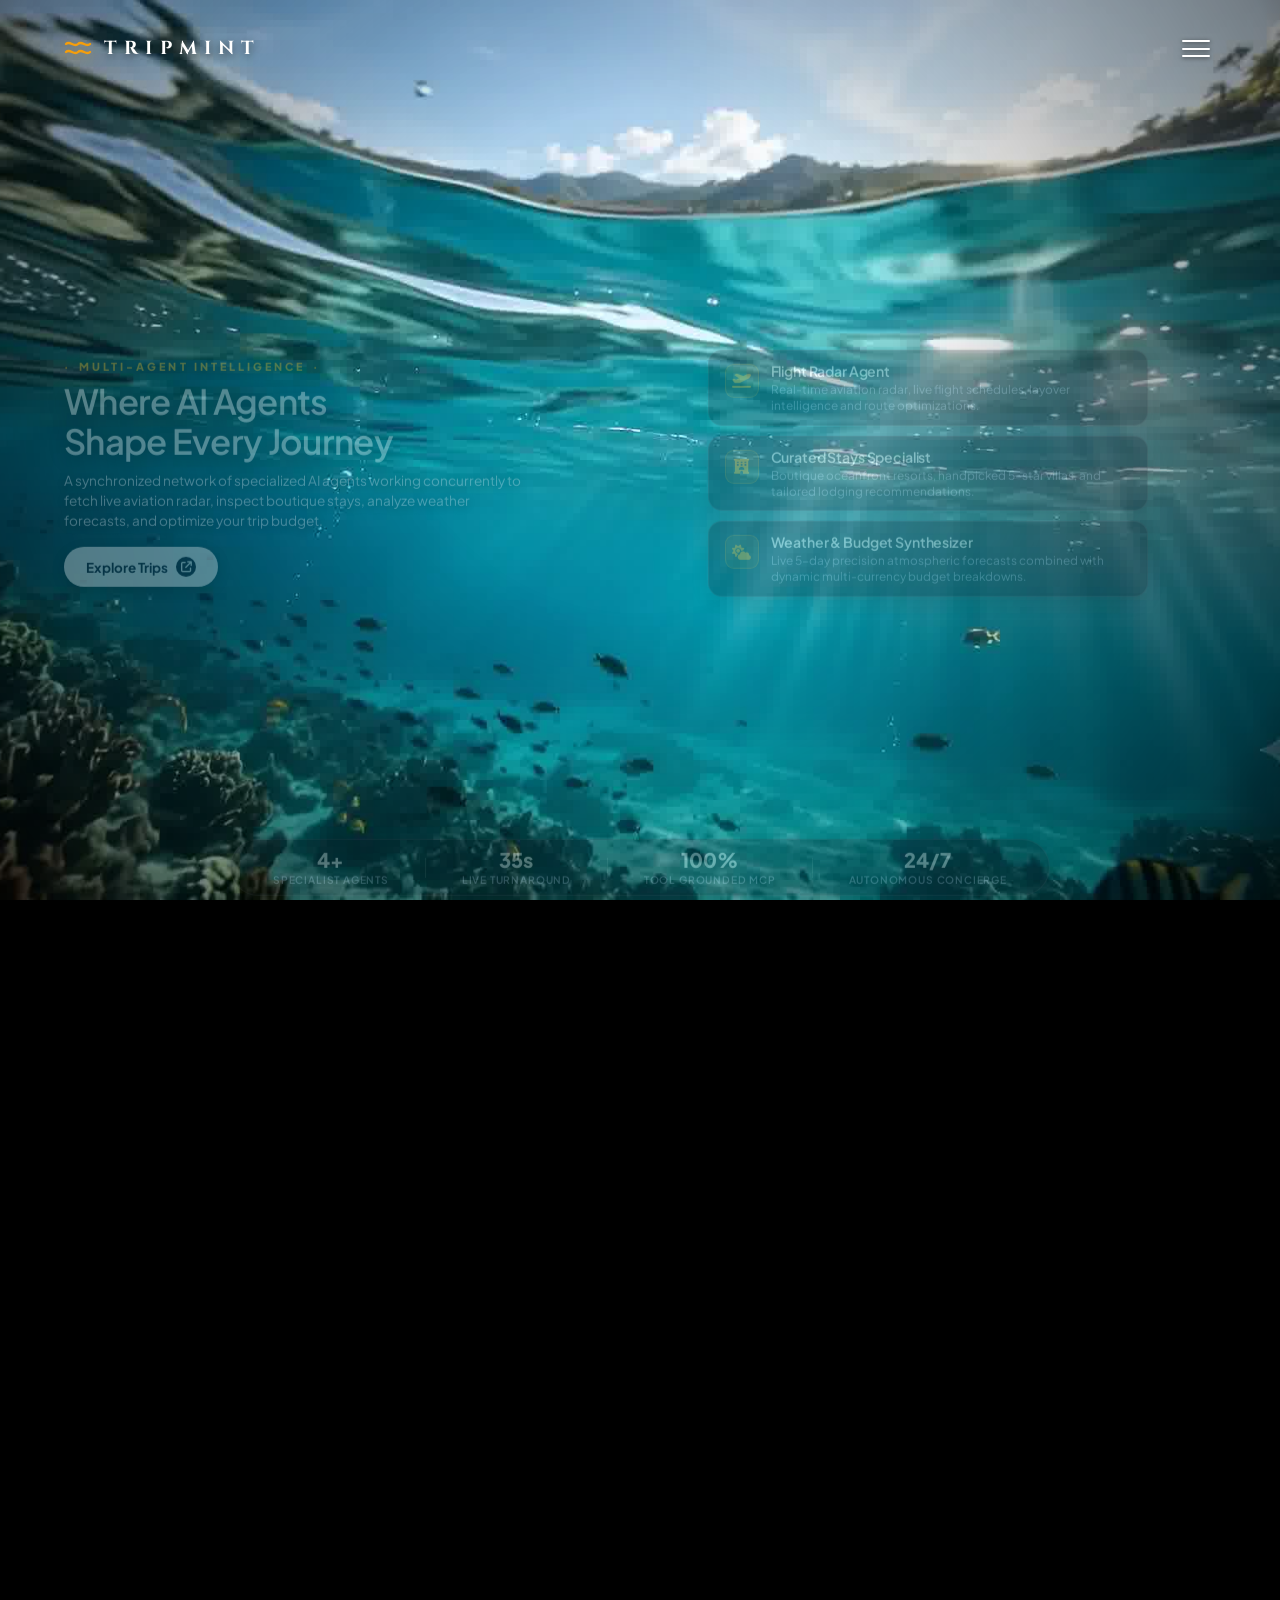
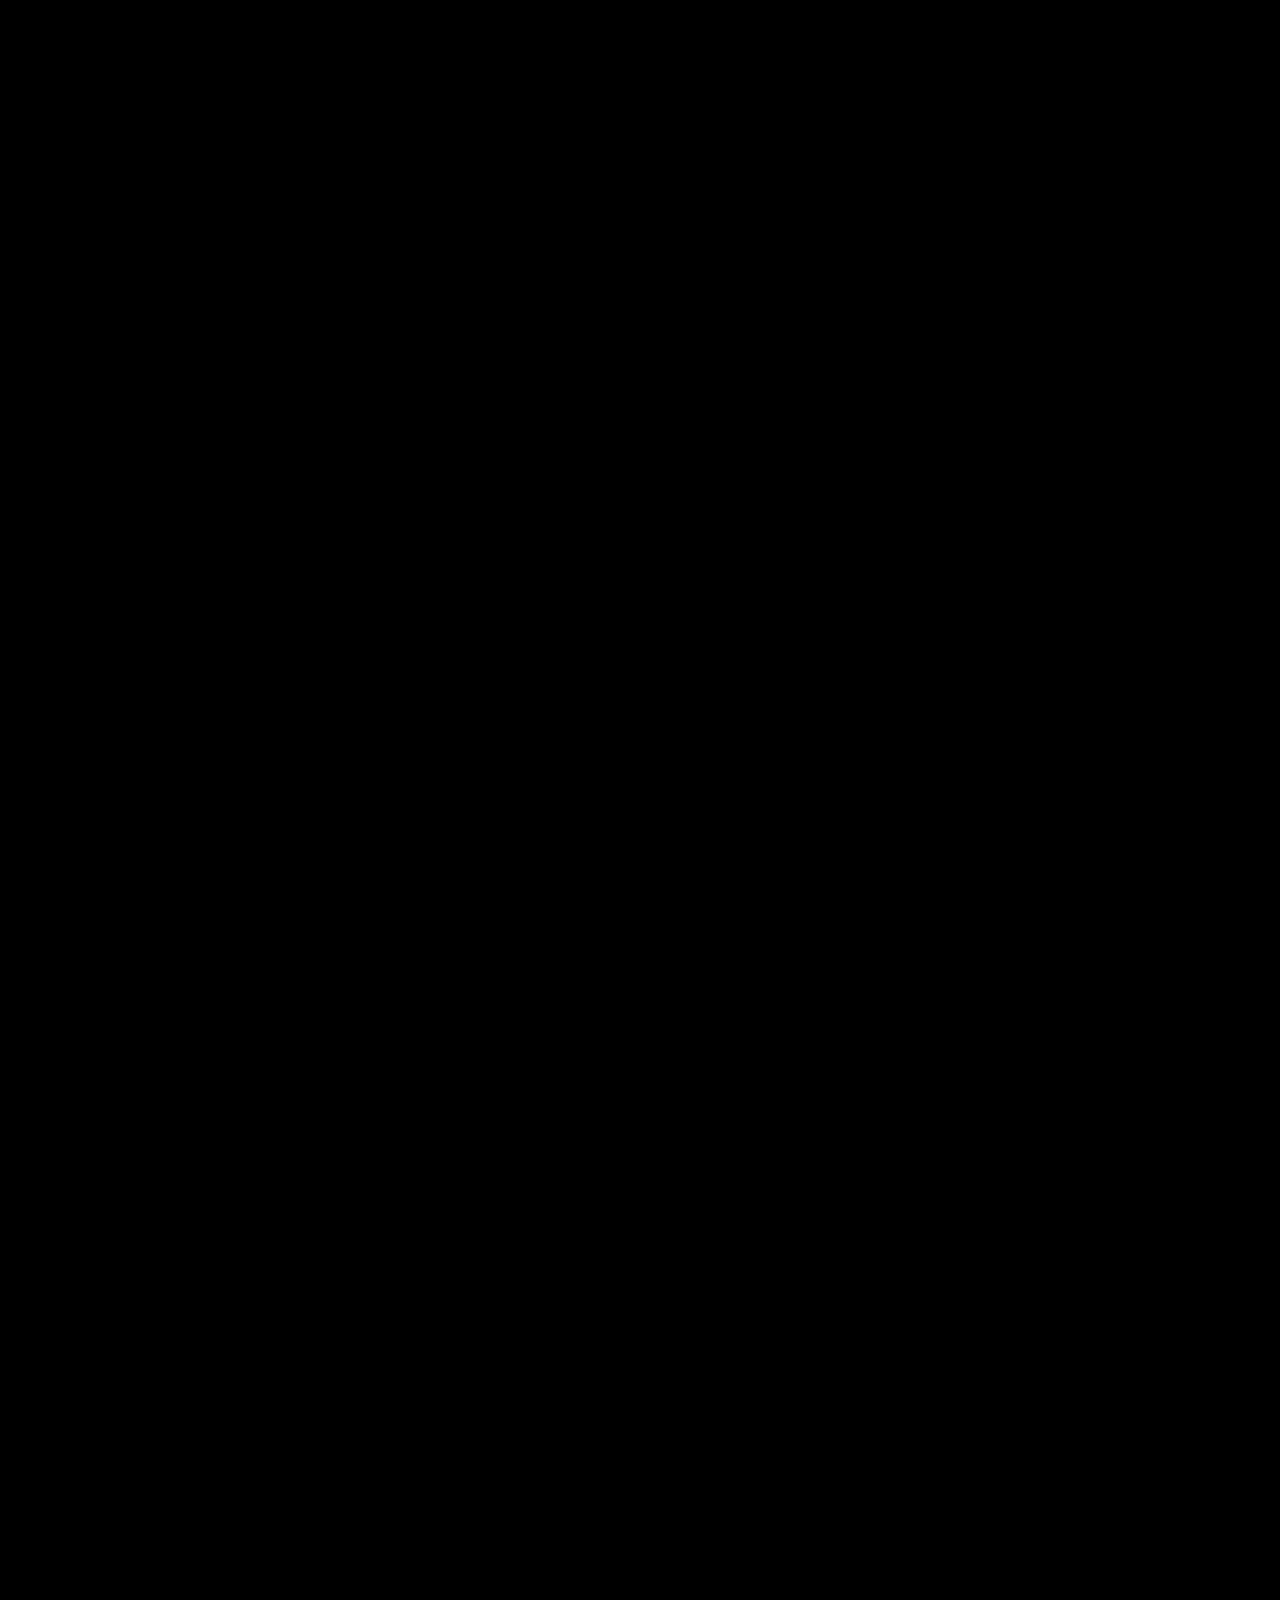
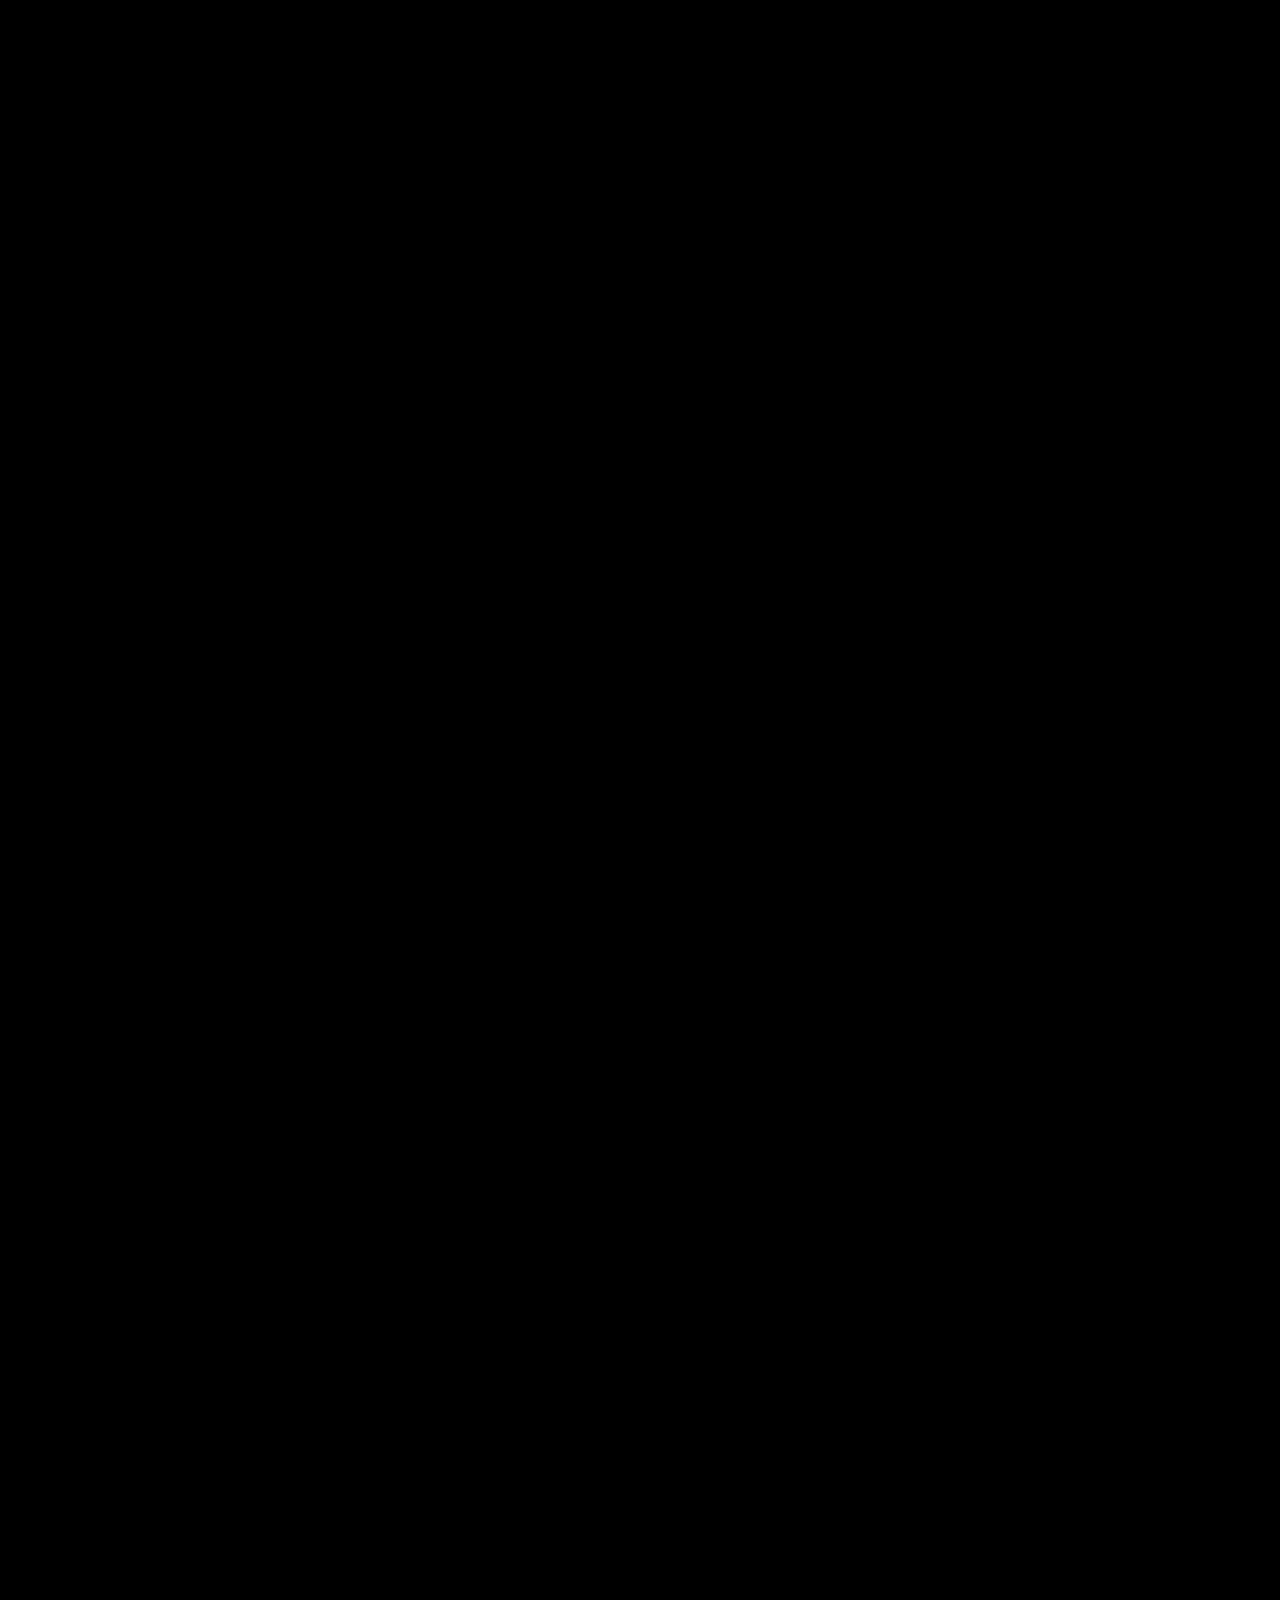
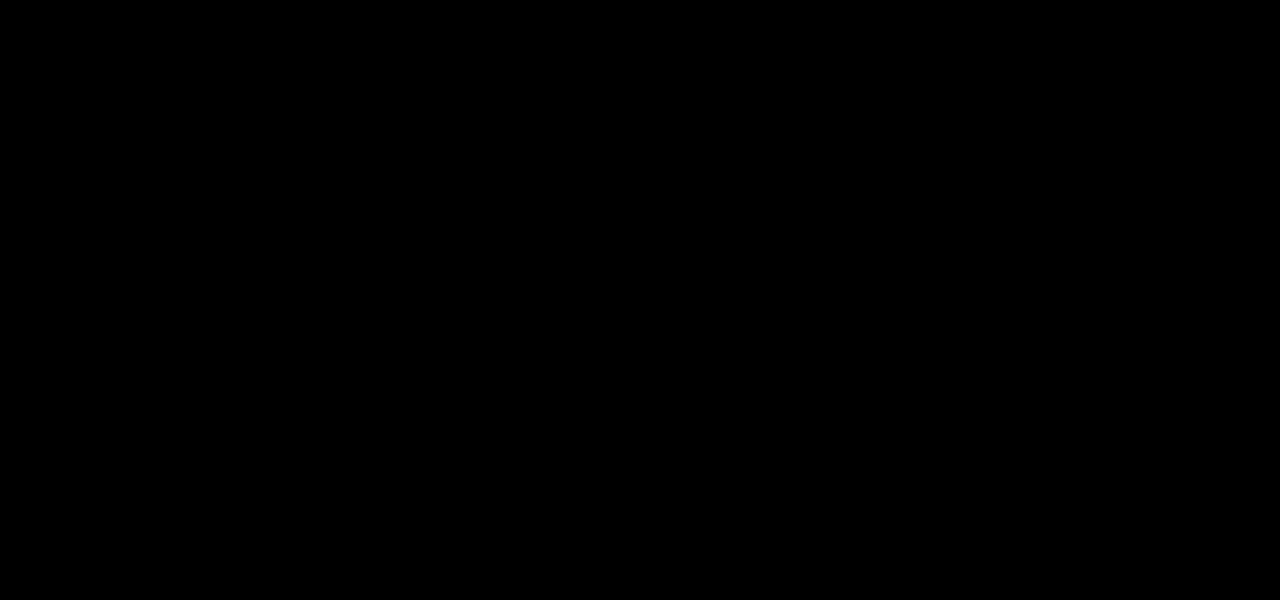
==== templates/home.html @ 4e6aa56b "Add scroll-animated home experience, tour destinations, and UI enhancements" ====
<!DOCTYPE html>
<html lang="en">
<head>
    <meta charset="UTF-8">
    <meta name="viewport" content="width=device-width, initial-scale=1.0, user-scalable=no">
    <title>TripMint - Autonomous AI Travel Concierge</title>

    <!-- Luxury Typography from Google Fonts matching reference designs -->
    <link rel="preconnect" href="https://fonts.googleapis.com">
    <link rel="preconnect" href="https://fonts.gstatic.com" crossorigin>
    <link href="https://fonts.googleapis.com/css2?family=Cinzel:wght@400;600;700;800&family=Cormorant+Garamond:ital,wght@0,400;0,600;0,700;1,400;1,600&family=Plus+Jakarta+Sans:wght@300;400;500;600;700;800&display=swap" rel="stylesheet">
    
    <!-- FontAwesome 6 Icons -->
    <link rel="stylesheet" href="https://cdnjs.cloudflare.com/ajax/libs/font-awesome/6.5.1/css/all.min.css">

    <style>
        * {
            margin: 0;
            padding: 0;
            box-sizing: border-box;
        }

        html, body {
            width: 100%;
            height: 600vh;
            background-color: #000000;
            overflow-x: hidden;
            scroll-behavior: auto;
            -webkit-font-smoothing: antialiased;
            font-family: 'Plus Jakarta Sans', -apple-system, sans-serif;
            color: #FFFFFF;
        }

        /* Sleek scrollbar */
        ::-webkit-scrollbar {
            width: 5px;
        }

        ::-webkit-scrollbar-track {
            background: #000000;
        }

        ::-webkit-scrollbar-thumb {
            background: rgba(245, 158, 11, 0.4);
            border-radius: 4px;
        }

        ::-webkit-scrollbar-thumb:hover {
            background: rgba(245, 158, 11, 0.8);
        }

        /* Fixed Fullscreen Canvas */
        #canvas-container {
            position: fixed;
            top: 0;
            left: 0;
            width: 100vw;
            height: 100vh;
            z-index: 1;
            pointer-events: none;
            overflow: hidden;
            display: flex;
            align-items: center;
            justify-content: center;
        }

        canvas {
            display: block;
            width: 100vw;
            height: 100vh;
            object-fit: cover;
        }

        /* Vignette gradient overlay for luxury depth and legibility */
        .vignette-overlay {
            position: fixed;
            top: 0;
            left: 0;
            width: 100vw;
            height: 100vh;
            z-index: 2;
            pointer-events: none;
            background: radial-gradient(
                circle at 50% 40%,
                rgba(0, 0, 0, 0) 30%,
                rgba(0, 0, 0, 0.45) 85%,
                rgba(0, 0, 0, 0.75) 100%
            );
        }

        /* Minimal Preloader */
        #preloader {
            position: fixed;
            top: 0;
            left: 0;
            width: 100vw;
            height: 100vh;
            background: #000000;
            z-index: 999;
            display: flex;
            align-items: center;
            justify-content: center;
            transition: opacity 0.6s cubic-bezier(0.4, 0, 0.2, 1), visibility 0.6s;
        }

        .loader-track {
            width: 180px;
            height: 3px;
            background: rgba(255, 255, 255, 0.1);
            border-radius: 3px;
            overflow: hidden;
            position: relative;
        }

        .loader-bar {
            position: absolute;
            top: 0;
            left: 0;
            height: 100%;
            width: 0%;
            background: linear-gradient(90deg, #F59E0B, #FBBF24);
            box-shadow: 0 0 14px rgba(245, 158, 11, 0.8);
            transition: width 0.15s ease-out;
        }

        #preloader.loaded {
            opacity: 0;
            visibility: hidden;
        }

        /* Shared Fixed Top Bar */
        .site-top-bar {
            position: fixed;
            top: 0;
            left: 0;
            width: 100vw;
            padding: 34px 64px;
            z-index: 10;
            display: flex;
            justify-content: space-between;
            align-items: center;
            pointer-events: none;
        }

        @media (max-width: 900px) {
            .site-top-bar {
                padding: 22px 24px;
            }
        }

        .brand-wrap {
            display: flex;
            align-items: center;
            gap: 12px;
            text-decoration: none;
            pointer-events: auto;
        }

        .brand-icon {
            width: 28px;
            height: 20px;
            filter: drop-shadow(0 2px 8px rgba(245, 158, 11, 0.5));
        }

        .brand-name {
            font-family: 'Cinzel', serif;
            font-size: 1.18rem;
            font-weight: 700;
            letter-spacing: 0.38em;
            color: #FFFFFF;
            text-shadow: 0 2px 10px rgba(0, 0, 0, 0.6);
        }

        .nav-menu-btn {
            display: flex;
            flex-direction: column;
            gap: 5.5px;
            cursor: pointer;
            pointer-events: auto;
            padding: 6px;
            background: transparent;
            border: none;
        }

        .nav-menu-btn span {
            display: block;
            width: 28px;
            height: 2px;
            background-color: #FFFFFF;
            border-radius: 2px;
            transition: transform 0.25s, opacity 0.25s;
            box-shadow: 0 1px 4px rgba(0, 0, 0, 0.6);
        }

        .nav-menu-btn:hover span {
            background-color: #F59E0B;
        }

        /* ==========================================================================
           SECTION 1: HERO OVERLAY (CHAPTER 1: UNDERWATER REEF & MOUNTAINS)
           ========================================================================== */
        .hero-overlay {
            position: fixed;
            top: 0;
            left: 0;
            width: 100vw;
            height: 100vh;
            z-index: 5;
            pointer-events: none;
            display: flex;
            flex-direction: column;
            justify-content: space-between;
            padding: 100px 64px 38px;
            transition: opacity 0.35s ease-out, transform 0.35s ease-out;
        }

        @media (max-width: 900px) {
            .hero-overlay {
                padding: 85px 24px 28px;
            }
        }

        .hero-middle-content {
            display: flex;
            justify-content: space-between;
            align-items: center;
            width: 100%;
        }

        @media (max-width: 840px) {
            .hero-middle-content {
                flex-direction: column;
                align-items: flex-start;
                gap: 28px;
            }
        }

        .hero-content-left {
            max-width: 680px;
            pointer-events: auto;
        }

        .hero-eyebrow {
            font-size: 0.72rem;
            font-weight: 700;
            letter-spacing: 0.36em;
            color: #FBBF24;
            text-transform: uppercase;
            margin-bottom: 18px;
            text-shadow: 0 2px 8px rgba(0, 0, 0, 0.8);
            display: flex;
            align-items: center;
            gap: 8px;
        }

        .hero-pretitle {
            font-family: 'Cinzel', serif;
            font-size: 1.25rem;
            font-weight: 600;
            letter-spacing: 0.52em;
            color: #F1F5F9;
            text-transform: uppercase;
            margin-bottom: 6px;
            text-shadow: 0 2px 14px rgba(0, 0, 0, 0.75);
        }

        @media (max-width: 640px) {
            .hero-pretitle {
                font-size: 1rem;
                letter-spacing: 0.35em;
            }
        }

        .hero-main-title {
            font-family: 'Cormorant Garamond', Georgia, serif;
            font-size: clamp(3.8rem, 7.8vw, 6.6rem);
            font-weight: 600;
            line-height: 0.94;
            letter-spacing: -0.015em;
            color: #FFFFFF;
            margin: 0 0 14px 0;
            text-shadow: 0 6px 30px rgba(0, 0, 0, 0.85);
            display: block;
        }

        .gold-cap {
            color: #F59E0B;
            background: linear-gradient(135deg, #FDE68A 0%, #F59E0B 45%, #D97706 100%);
            -webkit-background-clip: text;
            -webkit-text-fill-color: transparent;
            font-style: italic;
            padding-right: 2px;
            display: inline-block;
            filter: drop-shadow(0 4px 18px rgba(245, 158, 11, 0.45));
        }

        .hero-submarker {
            font-size: 0.74rem;
            font-weight: 600;
            letter-spacing: 0.42em;
            color: rgba(255, 255, 255, 0.7);
            margin-bottom: 18px;
            text-shadow: 0 2px 8px rgba(0, 0, 0, 0.7);
        }

        .hero-lead-text {
            font-size: 0.84rem;
            font-weight: 500;
            letter-spacing: 0.14em;
            color: #E2E8F0;
            text-transform: uppercase;
            line-height: 1.5;
            max-width: 440px;
            margin-bottom: 22px;
            text-shadow: 0 2px 10px rgba(0, 0, 0, 0.8);
        }

        .gold-highlight {
            color: #F59E0B;
            font-weight: 700;
        }

        .hero-features-list {
            display: flex;
            align-items: center;
            gap: 10px;
            flex-wrap: wrap;
            margin-top: 6px;
        }

        .feature-item {
            display: inline-flex;
            align-items: center;
            gap: 6px;
            font-size: 0.74rem;
            font-weight: 600;
            letter-spacing: 0.12em;
            color: #FFFFFF;
            background: rgba(0, 0, 0, 0.35);
            backdrop-filter: blur(8px);
            border: 1px solid rgba(255, 255, 255, 0.16);
            padding: 5px 12px;
            border-radius: 9999px;
            text-shadow: 0 1px 4px rgba(0, 0, 0, 0.8);
            transition: all 0.25s ease;
        }

        .feature-item i {
            color: #F59E0B;
            font-size: 0.78rem;
        }

        .feature-item:hover {
            border-color: #F59E0B;
            background: rgba(245, 158, 11, 0.15);
            transform: translateY(-2px);
        }

        .feature-divider {
            color: rgba(255, 255, 255, 0.4);
            font-size: 0.75rem;
        }

        .hero-right-actions {
            display: flex;
            flex-direction: column;
            gap: 14px;
            pointer-events: auto;
            margin-right: 8px;
        }

        @media (max-width: 840px) {
            .hero-right-actions {
                flex-direction: row;
                margin-right: 0;
            }
        }

        .btn-hero-pill {
            display: inline-flex;
            align-items: center;
            justify-content: center;
            gap: 9px;
            padding: 12px 26px;
            border-radius: 9999px;
            font-size: 0.86rem;
            font-weight: 600;
            letter-spacing: 0.05em;
            text-decoration: none;
            color: #FFFFFF;
            backdrop-filter: blur(14px);
            -webkit-backdrop-filter: blur(14px);
            transition: all 0.25s ease;
            white-space: nowrap;
        }

        .btn-hero-pill.explore-btn {
            background: rgba(15, 23, 42, 0.45);
            border: 1.5px solid rgba(245, 158, 11, 0.75);
            box-shadow: 0 4px 20px rgba(245, 158, 11, 0.25);
        }

        .btn-hero-pill.explore-btn:hover {
            background: rgba(245, 158, 11, 0.25);
            border-color: #F59E0B;
            transform: translateY(-2px);
            box-shadow: 0 6px 25px rgba(245, 158, 11, 0.4);
        }

        .btn-hero-pill.watch-btn {
            background: rgba(15, 23, 42, 0.35);
            border: 1.5px solid rgba(255, 255, 255, 0.25);
            box-shadow: 0 4px 16px rgba(0, 0, 0, 0.3);
        }

        .btn-hero-pill.watch-btn:hover {
            background: rgba(255, 255, 255, 0.15);
            border-color: rgba(255, 255, 255, 0.5);
            transform: translateY(-2px);
        }

        .pill-wave {
            color: #F59E0B;
            font-weight: bold;
            font-size: 1rem;
        }

        .hero-bottom-bar {
            display: flex;
            align-items: center;
            justify-content: flex-end;
            width: 100%;
        }

        .bottom-scroll-cue {
            display: flex;
            align-items: center;
            justify-content: flex-end;
            gap: 12px;
            pointer-events: auto;
            cursor: pointer;
        }

        .scroll-cue-text {
            font-size: 0.74rem;
            font-weight: 700;
            letter-spacing: 0.24em;
            color: #FFFFFF;
            text-transform: uppercase;
            text-shadow: 0 1px 6px rgba(0, 0, 0, 0.7);
        }

        .scroll-cue-circle {
            width: 32px;
            height: 32px;
            border-radius: 50%;
            border: 1.5px solid rgba(245, 158, 11, 0.85);
            display: flex;
            align-items: center;
            justify-content: center;
            color: #F59E0B;
            font-size: 0.8rem;
            box-shadow: 0 0 12px rgba(245, 158, 11, 0.35);
            animation: pulseBounce 2.2s ease-in-out infinite;
        }

        @keyframes pulseBounce {
            0%, 100% {
                transform: translateY(0);
                box-shadow: 0 0 10px rgba(245, 158, 11, 0.3);
            }
            50% {
                transform: translateY(4px);
                box-shadow: 0 0 18px rgba(245, 158, 11, 0.65);
            }
        }

        /* ==========================================================================
           SECTION 2: AI AGENT SHOWCASE OVERLAY (CHAPTER 2: OCEAN APPROACH)
           COMPACT LAYOUT WITH BALANCED TYPOGRAPHY
           ========================================================================== */
        .agent-overlay {
            position: fixed;
            top: 0;
            left: 0;
            width: 100vw;
            height: 100vh;
            z-index: 5;
            pointer-events: none;
            display: flex;
            flex-direction: column;
            justify-content: space-between;
            padding: 90px 64px 28px;
            opacity: 0;
            transform: translateY(30px);
            transition: opacity 0.35s ease-out, transform 0.35s ease-out;
        }

        @media (max-width: 900px) {
            .agent-overlay {
                padding: 80px 24px 24px;
            }
        }

        .agent-middle-grid {
            display: grid;
            grid-template-columns: 1.15fr 0.95fr;
            gap: 28px;
            align-items: center;
            width: 100%;
        }

        @media (max-width: 980px) {
            .agent-middle-grid {
                grid-template-columns: 1fr;
                gap: 20px;
            }
        }

        .agent-left-col {
            pointer-events: auto;
            max-width: 520px;
        }

        .agent-category-tag {
            font-size: 0.68rem;
            font-weight: 800;
            letter-spacing: 0.28em;
            color: #FBBF24;
            text-transform: uppercase;
            margin-bottom: 8px;
            text-shadow: 0 2px 10px rgba(0, 0, 0, 0.85);
            display: flex;
            align-items: center;
            gap: 8px;
        }

        .agent-headline {
            font-family: 'Plus Jakarta Sans', sans-serif;
            font-size: clamp(1.65rem, 2.7vw, 2.25rem);
            font-weight: 600;
            line-height: 1.16;
            letter-spacing: -0.02em;
            color: #FFFFFF;
            margin: 0 0 10px 0;
            text-shadow: 0 4px 20px rgba(0, 0, 0, 0.9);
        }

        .agent-lead-text {
            font-size: 0.85rem;
            color: #E2E8F0;
            line-height: 1.48;
            margin-bottom: 16px;
            text-shadow: 0 2px 10px rgba(0, 0, 0, 0.85);
            max-width: 460px;
        }

        .agent-actions-row {
            display: flex;
            align-items: center;
            gap: 16px;
        }

        .btn-primary-white {
            display: inline-flex;
            align-items: center;
            gap: 8px;
            background: #FFFFFF;
            color: #0F172A;
            border-radius: 9999px;
            padding: 10px 22px;
            font-size: 0.84rem;
            font-weight: 700;
            text-decoration: none;
            transition: all 0.25s ease;
            box-shadow: 0 4px 16px rgba(0, 0, 0, 0.35);
        }

        .btn-primary-white:hover {
            transform: translateY(-2px);
            background: #F8FAFC;
            box-shadow: 0 6px 20px rgba(255, 255, 255, 0.35);
        }

        .btn-primary-white .arrow-icon {
            width: 20px;
            height: 20px;
            border-radius: 50%;
            background: #0F172A;
            color: #FFFFFF;
            display: flex;
            align-items: center;
            justify-content: center;
            font-size: 0.68rem;
        }

        .agent-feature-stack {
            display: flex;
            flex-direction: column;
            gap: 10px;
            pointer-events: auto;
            max-width: 440px;
        }

        .agent-box-card {
            background: rgba(11, 19, 32, 0.72);
            border: 1px solid rgba(255, 255, 255, 0.14);
            border-radius: 14px;
            padding: 11px 16px;
            backdrop-filter: blur(18px);
            -webkit-backdrop-filter: blur(18px);
            display: flex;
            align-items: flex-start;
            gap: 12px;
            transition: all 0.3s cubic-bezier(0.4, 0, 0.2, 1);
            box-shadow: 0 6px 20px rgba(0, 0, 0, 0.3);
        }

        .agent-box-card:hover {
            border-color: rgba(245, 158, 11, 0.55);
            background: rgba(16, 26, 44, 0.85);
            transform: translateX(-3px);
            box-shadow: 0 8px 25px rgba(245, 158, 11, 0.16);
        }

        .agent-box-icon {
            width: 34px;
            height: 34px;
            border-radius: 9px;
            background: rgba(245, 158, 11, 0.15);
            border: 1px solid rgba(245, 158, 11, 0.35);
            color: #F59E0B;
            display: flex;
            align-items: center;
            justify-content: center;
            font-size: 0.95rem;
            flex-shrink: 0;
            margin-top: 2px;
        }

        .agent-box-info h3 {
            font-family: 'Plus Jakarta Sans', sans-serif;
            font-size: 0.88rem;
            font-weight: 600;
            color: #FFFFFF;
            margin: 0 0 2px 0;
            letter-spacing: -0.01em;
        }

        .agent-box-info p {
            font-size: 0.74rem;
            color: #94A3B8;
            line-height: 1.35;
            margin: 0;
        }

        .agent-bottom-strip {
            width: 100%;
            display: flex;
            justify-content: center;
            pointer-events: auto;
            margin-top: 6px;
        }

        .agent-stats-capsule {
            display: flex;
            align-items: center;
            justify-content: space-around;
            width: 100%;
            max-width: 820px;
            background: rgba(10, 16, 26, 0.68);
            border: 1px solid rgba(255, 255, 255, 0.14);
            border-radius: 9999px;
            padding: 9px 24px;
            backdrop-filter: blur(18px);
            -webkit-backdrop-filter: blur(18px);
            box-shadow: 0 8px 25px rgba(0, 0, 0, 0.4);
        }

        .stat-cell {
            display: flex;
            flex-direction: column;
            align-items: center;
            text-align: center;
        }

        .stat-num {
            font-family: 'Plus Jakarta Sans', sans-serif;
            font-size: 1.25rem;
            font-weight: 800;
            color: #FFFFFF;
            line-height: 1.1;
        }

        .stat-label {
            font-size: 0.64rem;
            font-weight: 600;
            letter-spacing: 0.08em;
            color: #94A3B8;
            text-transform: uppercase;
            margin-top: 2px;
        }

        .stat-cell-divider {
            width: 1px;
            height: 20px;
            background: rgba(255, 255, 255, 0.18);
        }

        @media (max-width: 760px) {
            .agent-stats-capsule {
                flex-wrap: wrap;
                border-radius: 20px;
                gap: 16px;
                padding: 14px 18px;
            }
            .stat-cell-divider {
                display: none;
            }
        }

        /* ==========================================================================
           SECTION 3: TOUR CITY DESTINATIONS CAROUSEL OVERLAY (EXACT TO REFERENCE 3)
           ========================================================================== */
        .destinations-overlay {
            position: fixed;
            top: 0;
            left: 0;
            width: 100vw;
            height: 100vh;
            z-index: 5;
            pointer-events: none;
            display: flex;
            flex-direction: column;
            justify-content: space-between;
            padding: 100px 64px 44px;
            opacity: 0;
            transform: translateY(30px);
            transition: opacity 0.35s ease-out, transform 0.35s ease-out;
        }

        @media (max-width: 900px) {
            .destinations-overlay {
                padding: 85px 20px 30px;
            }
        }

        /* 4 Horizontal Luxury Destination Cards Grid */
        .dest-cards-row {
            display: grid;
            grid-template-columns: repeat(4, 1fr);
            gap: 20px;
            width: 100%;
            max-width: 1340px;
            margin: 0 auto;
            pointer-events: auto;
        }

        @media (max-width: 1100px) {
            .dest-cards-row {
                grid-template-columns: repeat(2, 1fr);
                gap: 16px;
            }
        }

        @media (max-width: 600px) {
            .dest-cards-row {
                grid-template-columns: 1fr;
                gap: 14px;
            }
        }

        .dest-card-item {
            position: relative;
            height: 340px;
            border-radius: 26px;
            overflow: hidden;
            border: 1px solid rgba(255, 255, 255, 0.16);
            box-shadow: 0 16px 40px rgba(0, 0, 0, 0.55);
            text-decoration: none;
            color: #FFFFFF;
            display: flex;
            flex-direction: column;
            justify-content: space-between;
            padding: 22px;
            background: #0A0F1D;
            transition: all 0.35s cubic-bezier(0.4, 0, 0.2, 1);
        }

        @media (max-width: 900px) {
            .dest-card-item {
                height: 280px;
            }
        }

        .dest-card-item:hover {
            transform: translateY(-8px);
            border-color: rgba(245, 158, 11, 0.7);
            box-shadow: 0 20px 48px rgba(245, 158, 11, 0.25);
        }

        /* Card Background Image with Smooth Hover Zoom */
        .dest-card-bg {
            position: absolute;
            inset: 0;
            width: 100%;
            height: 100%;
            object-fit: cover;
            z-index: 1;
            transition: transform 0.65s cubic-bezier(0.4, 0, 0.2, 1), filter 0.35s ease;
            filter: brightness(0.92) contrast(1.05);
        }

        .dest-card-item:hover .dest-card-bg {
            transform: scale(1.08);
            filter: brightness(1.02) contrast(1.08);
        }

        /* Dark Gradient Shading for Text Legibility */
        .dest-card-gradient {
            position: absolute;
            inset: 0;
            z-index: 2;
            background: linear-gradient(
                180deg,
                rgba(0, 0, 0, 0.35) 0%,
                rgba(0, 0, 0, 0) 35%,
                rgba(0, 0, 0, 0.75) 75%,
                rgba(0, 0, 0, 0.94) 100%
            );
            pointer-events: none;
        }

        /* Top-Left Circular Number Pill (01, 02, 03, 04) */
        .dest-num-pill {
            position: relative;
            z-index: 3;
            width: 38px;
            height: 38px;
            border-radius: 50%;
            background: rgba(10, 16, 26, 0.65);
            border: 1px solid rgba(255, 255, 255, 0.22);
            backdrop-filter: blur(12px);
            -webkit-backdrop-filter: blur(12px);
            display: flex;
            align-items: center;
            justify-content: center;
            font-family: 'Plus Jakarta Sans', sans-serif;
            font-size: 0.82rem;
            font-weight: 700;
            color: #FFFFFF;
            letter-spacing: 0.05em;
        }

        /* Bottom Content of Card */
        .dest-card-info {
            position: relative;
            z-index: 3;
            display: flex;
            flex-direction: column;
            gap: 12px;
        }

        .dest-title-wrap {
            display: flex;
            flex-direction: column;
            gap: 4px;
        }

        .dest-city-title {
            font-family: 'Cormorant Garamond', Georgia, serif;
            font-size: 1.65rem;
            font-weight: 600;
            color: #FFFFFF;
            line-height: 1.1;
            margin: 0;
            letter-spacing: -0.01em;
            text-shadow: 0 2px 10px rgba(0, 0, 0, 0.8);
        }

        .dest-city-sub {
            font-size: 0.78rem;
            font-weight: 500;
            color: #CBD5E1;
            letter-spacing: 0.06em;
            text-transform: uppercase;
        }

        /* Social / Action Circle Icons on Bottom-Left */
        .dest-card-icons {
            display: flex;
            align-items: center;
            gap: 8px;
        }

        .dest-circle-btn {
            width: 28px;
            height: 28px;
            border-radius: 50%;
            background: rgba(255, 255, 255, 0.15);
            border: 1px solid rgba(255, 255, 255, 0.25);
            backdrop-filter: blur(8px);
            display: flex;
            align-items: center;
            justify-content: center;
            color: #FFFFFF;
            font-size: 0.74rem;
            transition: all 0.2s ease;
        }

        .dest-circle-btn:hover {
            background: #F59E0B;
            border-color: #F59E0B;
            color: #0F172A;
            transform: scale(1.1);
        }

        /* Bottom Pill: View All Destinations */
        .dest-bottom-actions {
            display: flex;
            justify-content: center;
            width: 100%;
            pointer-events: auto;
            margin-top: 20px;
        }

        .btn-view-all-dest {
            display: inline-flex;
            align-items: center;
            gap: 10px;
            background: rgba(10, 16, 26, 0.75);
            border: 1.5px solid rgba(245, 158, 11, 0.75);
            padding: 13px 34px;
            border-radius: 9999px;
            color: #FFFFFF;
            font-size: 0.92rem;
            font-weight: 700;
            letter-spacing: 0.05em;
            text-decoration: none;
            backdrop-filter: blur(14px);
            -webkit-backdrop-filter: blur(14px);
            box-shadow: 0 6px 24px rgba(245, 158, 11, 0.22);
            transition: all 0.25s ease;
        }

        .btn-view-all-dest:hover {
            background: rgba(245, 158, 11, 0.22);
            border-color: #F59E0B;
            transform: translateY(-2px);
            box-shadow: 0 8px 30px rgba(245, 158, 11, 0.35);
        }

        .btn-view-all-dest i {
            color: #F59E0B;
            transition: transform 0.2s ease;
        }

        .btn-view-all-dest:hover i {
            transform: translateX(4px);
        }

        /* Invisible scroll track spacer (600vh allows silky 60fps scrubbing across all 3 chapters) */
        .scroll-track {
            height: 600vh;
            width: 100%;
            position: relative;
            z-index: 0;
        }
    </style>
</head>
<body>

    <!-- Minimal Zero-Text Preloader -->
    <div id="preloader">
        <div class="loader-track">
            <div class="loader-bar" id="loader-bar"></div>
        </div>
    </div>

    <!-- Pinned Fullscreen Canvas -->
    <div id="canvas-container">
        <canvas id="scroll-canvas"></canvas>
    </div>

    <!-- Subtle Cinematic Vignette Overlay -->
    <div class="vignette-overlay"></div>

    <!-- Shared Top Navigation Bar -->
    <nav class="site-top-bar">
        <a href="/home" class="brand-wrap">
            <svg class="brand-icon" viewBox="0 0 28 20" fill="none">
                <path d="M2 5C6 1 10 9 14 5C18 1 22 9 26 5" stroke="#F59E0B" stroke-width="2.4" stroke-linecap="round"/>
                <path d="M2 13C6 9 10 17 14 13C18 9 22 17 26 13" stroke="#F59E0B" stroke-width="2.4" stroke-linecap="round"/>
            </svg>
            <span class="brand-name">TRIPMINT</span>
        </a>

        <button type="button" class="nav-menu-btn" aria-label="Toggle Navigation">
            <span></span>
            <span></span>
            <span></span>
        </button>
    </nav>

    <!-- =======================================================================
         SECTION 1: HERO OVERLAY (CHAPTER 1: UNDERWATER REEF & MOUNTAINS)
         ======================================================================= -->
    <header class="hero-overlay" id="hero-overlay">
        
        <div></div>

        <div class="hero-middle-content">
            <div class="hero-content-left">
                <div class="hero-eyebrow">
                    <span>·</span> AUTONOMOUS MULTI-AGENT INTELLIGENCE <span>·</span>
                </div>

                <div class="hero-pretitle">A I &nbsp;· &nbsp;P O W E R E D</div>

                <h1 class="hero-main-title">
                    <span class="gold-cap">T</span>ravel Planner
                </h1>

                <p class="hero-lead-text">
                    A NEW ERA OF AUTONOMOUS TRAVEL WITH <span class="gold-highlight">CURATED ITINERARIES.</span>
                </p>

                <div class="hero-features-list">
                    <span class="feature-item"><i class="fa-solid fa-cloud-sun"></i> LIVE WEATHER</span>
                    <span class="feature-divider">·</span>
                    <span class="feature-item"><i class="fa-solid fa-plane-departure"></i> FLIGHT RADAR</span>
                    <span class="feature-divider">·</span>
                    <span class="feature-item"><i class="fa-solid fa-hotel"></i> CURATED STAYS</span>
                    <span class="feature-divider">·</span>
                    <span class="feature-item"><i class="fa-solid fa-wallet"></i> BUDGET ANALYSIS</span>
                </div>
            </div>

            <div class="hero-right-actions">
                <a href="/" class="btn-hero-pill explore-btn">
                    <span class="pill-wave">~</span> Explore Trips <i class="fa-solid fa-arrow-right"></i>
                </a>
            </div>
        </div>

        <div class="hero-bottom-bar">
            <div class="bottom-scroll-cue" id="scroll-cue-btn">
                <span class="scroll-cue-text">SCROLL TO EXPLORE</span>
                <div class="scroll-cue-circle">
                    <i class="fa-solid fa-arrow-down"></i>
                </div>
            </div>
        </div>

    </header>

    <!-- =======================================================================
         SECTION 2: AI AGENT SHOWCASE OVERLAY (CHAPTER 2: OCEAN APPROACH)
         ======================================================================= -->
    <section class="agent-overlay" id="agent-overlay">
        
        <div></div>

        <div class="agent-middle-grid">
            
            <div class="agent-left-col">
                <div class="agent-category-tag">
                    <span>·</span> MULTI-AGENT INTELLIGENCE <span>·</span>
                </div>

                <h2 class="agent-headline">
                    Where AI Agents<br>
                    Shape Every Journey
                </h2>

                <p class="agent-lead-text">
                    A synchronized network of specialized AI agents working concurrently to fetch live aviation radar, inspect boutique stays, analyze weather forecasts, and optimize your trip budget.
                </p>

                <div class="agent-actions-row">
                    <a href="/" class="btn-primary-white">
                        Explore Trips <span class="arrow-icon"><i class="fa-solid fa-arrow-up-right-from-square"></i></span>
                    </a>
                </div>
            </div>

            <div class="agent-feature-stack">
                
                <div class="agent-box-card">
                    <div class="agent-box-icon">
                        <i class="fa-solid fa-plane-departure"></i>
                    </div>
                    <div class="agent-box-info">
                        <h3>Flight Radar Agent</h3>
                        <p>Real-time aviation radar, live flight schedules, layover intelligence and route optimizations.</p>
                    </div>
                </div>

                <div class="agent-box-card">
                    <div class="agent-box-icon">
                        <i class="fa-solid fa-hotel"></i>
                    </div>
                    <div class="agent-box-info">
                        <h3>Curated Stays Specialist</h3>
                        <p>Boutique oceanfront resorts, handpicked 5-star villas, and tailored lodging recommendations.</p>
                    </div>
                </div>

                <div class="agent-box-card">
                    <div class="agent-box-icon">
                        <i class="fa-solid fa-cloud-sun"></i>
                    </div>
                    <div class="agent-box-info">
                        <h3>Weather & Budget Synthesizer</h3>
                        <p>Live 5-day precision atmospheric forecasts combined with dynamic multi-currency budget breakdowns.</p>
                    </div>
                </div>

            </div>

        </div>

        <div class="agent-bottom-strip">
            <div class="agent-stats-capsule">
                <div class="stat-cell">
                    <span class="stat-num">4+</span>
                    <span class="stat-label">Specialist Agents</span>
                </div>
                <div class="stat-cell-divider"></div>
                <div class="stat-cell">
                    <span class="stat-num">35s</span>
                    <span class="stat-label">Live Turnaround</span>
                </div>
                <div class="stat-cell-divider"></div>
                <div class="stat-cell">
                    <span class="stat-num">100%</span>
                    <span class="stat-label">Tool Grounded MCP</span>
                </div>
                <div class="stat-cell-divider"></div>
                <div class="stat-cell">
                    <span class="stat-num">24/7</span>
                    <span class="stat-label">Autonomous Concierge</span>
                </div>
            </div>
        </div>

    </section>

    <!-- =======================================================================
         SECTION 3: TOUR CITY DESTINATIONS OVERLAY (CHAPTER 3: RESORT & CITY CAROUSEL)
         EXACT MATCH TO REFERENCE 3 (4 LUXURY CITY CARDS + VIEW ALL BUTTON)
         ======================================================================= -->
    <section class="destinations-overlay" id="dest-overlay">
        
        <div></div>

        <!-- 4 Tour City Destination Cards Grid -->
        <div class="dest-cards-row">
            
            <!-- Card 1: Tokyo & Kyoto -->
            <a href="/?prompt=Plan+a+7+days+luxury+trip+to+Tokyo+and+Kyoto+Japan+with+flights+and+hotels" class="dest-card-item">
                <img src="/static/dest_tokyo.jpg" alt="Tokyo, Japan" class="dest-card-bg" loading="lazy">
                <div class="dest-card-gradient"></div>
                
                <div class="dest-num-pill">01</div>
                
                <div class="dest-card-info">
                    <div class="dest-title-wrap">
                        <h3 class="dest-city-title">Tokyo & Kyoto</h3>
                        <span class="dest-city-sub">Honshu, Japan</span>
                    </div>
                    <div class="dest-card-icons">
                        <span class="dest-circle-btn"><i class="fa-brands fa-facebook-f"></i></span>
                        <span class="dest-circle-btn"><i class="fa-brands fa-instagram"></i></span>
                    </div>
                </div>
            </a>

            <!-- Card 2: Santorini Caldera -->
            <a href="/?prompt=Plan+a+5+days+romantic+holiday+to+Santorini+Greece+with+cliffside+cave+suites" class="dest-card-item">
                <img src="/static/dest_santorini.jpg" alt="Santorini, Greece" class="dest-card-bg" loading="lazy">
                <div class="dest-card-gradient"></div>
                
                <div class="dest-num-pill">02</div>
                
                <div class="dest-card-info">
                    <div class="dest-title-wrap">
                        <h3 class="dest-city-title">Santorini & Oia</h3>
                        <span class="dest-city-sub">Cyclades, Greece</span>
                    </div>
                    <div class="dest-card-icons">
                        <span class="dest-circle-btn"><i class="fa-brands fa-facebook-f"></i></span>
                        <span class="dest-circle-btn"><i class="fa-brands fa-instagram"></i></span>
                    </div>
                </div>
            </a>

            <!-- Card 3: Reykjavik & Aurora -->
            <a href="/?prompt=Plan+a+6+days+winter+adventure+to+Reykjavik+Iceland+with+northern+lights+tours" class="dest-card-item">
                <img src="/static/dest_iceland.jpg" alt="Reykjavik, Iceland" class="dest-card-bg" loading="lazy">
                <div class="dest-card-gradient"></div>
                
                <div class="dest-num-pill">03</div>
                
                <div class="dest-card-info">
                    <div class="dest-title-wrap">
                        <h3 class="dest-city-title">Reykjavik & Aurora</h3>
                        <span class="dest-city-sub">Golden Circle, Iceland</span>
                    </div>
                    <div class="dest-card-icons">
                        <span class="dest-circle-btn"><i class="fa-brands fa-facebook-f"></i></span>
                        <span class="dest-circle-btn"><i class="fa-brands fa-instagram"></i></span>
                    </div>
                </div>
            </a>

            <!-- Card 4: El Nido Lagoon -->
            <a href="/?prompt=Plan+a+6+days+tropical+getaway+to+El+Nido+Palawan+Philippines+with+island+hopping" class="dest-card-item">
                <img src="/static/dest_elnido.jpg" alt="El Nido, Philippines" class="dest-card-bg" loading="lazy">
                <div class="dest-card-gradient"></div>
                
                <div class="dest-num-pill">04</div>
                
                <div class="dest-card-info">
                    <div class="dest-title-wrap">
                        <h3 class="dest-city-title">El Nido & Palawan</h3>
                        <span class="dest-city-sub">Bacuit Bay, Philippines</span>
                    </div>
                    <div class="dest-card-icons">
                        <span class="dest-circle-btn"><i class="fa-brands fa-facebook-f"></i></span>
                        <span class="dest-circle-btn"><i class="fa-brands fa-instagram"></i></span>
                    </div>
                </div>
            </a>

        </div>

        <!-- Bottom Pill Button (Exact to Reference 3) -->
        <div class="dest-bottom-actions">
            <a href="/" class="btn-view-all-dest">
                View All Destinations <i class="fa-solid fa-arrow-right"></i>
            </a>
        </div>

    </section>

    <!-- Invisible Scroll Height Provider -->
    <div class="scroll-track"></div>

    <script>
        (function() {
            const TOTAL_FRAMES = 50;
            const canvas = document.getElementById('scroll-canvas');
            const ctx = canvas.getContext('2d', { alpha: false });
            const preloader = document.getElementById('preloader');
            const loaderBar = document.getElementById('loader-bar');
            
            const heroOverlay = document.getElementById('hero-overlay');
            const agentOverlay = document.getElementById('agent-overlay');
            const destOverlay = document.getElementById('dest-overlay');
            const scrollCueBtn = document.getElementById('scroll-cue-btn');

            const images = [];
            let loadedCount = 0;
            let targetFrame = 1;
            let currentFrame = 1;
            const LERP_FACTOR = 0.085; // Butter-smooth easing factor

            // Click scroll cue to smoothly jump into the agent showcase chapter
            if (scrollCueBtn) {
                scrollCueBtn.addEventListener('click', () => {
                    window.scrollTo({
                        top: window.innerHeight * 1.8,
                        behavior: 'smooth'
                    });
                });
            }

            // Pad number helper: 1 -> "001", 50 -> "050"
            function getFrameSrc(index) {
                const num = String(index).padStart(3, '0');
                return `/images/ezgif-frame-${num}.jpg`;
            }

            // Crisp DPI Canvas Resize with Object-Fit Cover
            function resizeCanvas() {
                const dpr = Math.min(window.devicePixelRatio || 1, 2);
                canvas.width = window.innerWidth * dpr;
                canvas.height = window.innerHeight * dpr;
                render();
            }

            // Draw image covering entire canvas without stretching or distortion
            function drawCover(img) {
                if (!img || !img.complete) return;
                const cw = canvas.width;
                const ch = canvas.height;
                const iw = img.naturalWidth || 1920;
                const ih = img.naturalHeight || 1080;

                const hRatio = cw / iw;
                const vRatio = ch / ih;
                const ratio = Math.max(hRatio, vRatio);

                const centerShiftX = (cw - iw * ratio) / 2;
                const centerShiftY = (ch - ih * ratio) / 2;

                ctx.drawImage(
                    img,
                    0, 0, iw, ih,
                    centerShiftX, centerShiftY, iw * ratio, ih * ratio
                );
            }

            function render() {
                const frameIndex = Math.max(1, Math.min(TOTAL_FRAMES, Math.round(currentFrame)));
                const img = images[frameIndex];
                if (img && img.complete) {
                    drawCover(img);
                }

                // Scroll progress fraction: 0.0 at top to 1.0 at bottom
                const progress = Math.max(0, Math.min(1, (currentFrame - 1) / (TOTAL_FRAMES - 1)));

                // CHAPTER 1 (Hero Section - Underwater reef):
                // Fully visible at 0%, smoothly fades out between 0% and 20%
                if (heroOverlay) {
                    const fadeHero = Math.min(1, progress * 5.0);
                    const heroOpacity = Math.max(0, 1 - fadeHero);
                    const heroTranslateY = -fadeHero * 60;

                    heroOverlay.style.opacity = heroOpacity.toFixed(3);
                    heroOverlay.style.transform = `translate3d(0, ${heroTranslateY.toFixed(1)}px, 0)`;
                    heroOverlay.style.pointerEvents = heroOpacity < 0.15 ? 'none' : 'auto';
                }

                // CHAPTER 2 (Agent Showcase Section - Ocean approach):
                // Fades in from 18% to 30%, stays visible through 48%, fades out from 48% to 56%
                if (agentOverlay) {
                    let agentOpacity = 0;
                    let agentTranslateY = 30;

                    if (progress < 0.18) {
                        agentOpacity = 0;
                        agentTranslateY = 35;
                    } else if (progress >= 0.18 && progress <= 0.30) {
                        const inRatio = (progress - 0.18) / (0.30 - 0.18);
                        agentOpacity = inRatio;
                        agentTranslateY = (1 - inRatio) * 35;
                    } else if (progress > 0.30 && progress <= 0.48) {
                        agentOpacity = 1;
                        agentTranslateY = 0;
                    } else if (progress > 0.48 && progress <= 0.56) {
                        const outRatio = (progress - 0.48) / (0.56 - 0.48);
                        agentOpacity = Math.max(0, 1 - outRatio);
                        agentTranslateY = -outRatio * 35;
                    } else {
                        agentOpacity = 0;
                        agentTranslateY = -35;
                    }

                    agentOverlay.style.opacity = agentOpacity.toFixed(3);
                    agentOverlay.style.transform = `translate3d(0, ${agentTranslateY.toFixed(1)}px, 0)`;
                    agentOverlay.style.pointerEvents = agentOpacity < 0.2 ? 'none' : 'auto';
                }

                // CHAPTER 3 (Tour City Destinations - Tropical Resort & Lagoon):
                // Fades in from 54% to 65%, stays visible through 86%, fades out gently between 86% and 96%
                // allowing the final resort sunset pavilion to be appreciated fully.
                if (destOverlay) {
                    let destOpacity = 0;
                    let destTranslateY = 30;

                    if (progress < 0.54) {
                        destOpacity = 0;
                        destTranslateY = 35;
                    } else if (progress >= 0.54 && progress <= 0.65) {
                        const inRatio = (progress - 0.54) / (0.65 - 0.54);
                        destOpacity = inRatio;
                        destTranslateY = (1 - inRatio) * 35;
                    } else if (progress > 0.65 && progress <= 0.86) {
                        destOpacity = 1;
                        destTranslateY = 0;
                    } else if (progress > 0.86 && progress <= 0.96) {
                        const outRatio = (progress - 0.86) / (0.96 - 0.86);
                        destOpacity = Math.max(0, 1 - outRatio);
                        destTranslateY = -outRatio * 35;
                    } else {
                        destOpacity = 0;
                        destTranslateY = -35;
                    }

                    destOverlay.style.opacity = destOpacity.toFixed(3);
                    destOverlay.style.transform = `translate3d(0, ${destTranslateY.toFixed(1)}px, 0)`;
                    destOverlay.style.pointerEvents = destOpacity < 0.2 ? 'none' : 'auto';
                }
            }

            // Update scroll target with passive listener
            function updateScrollTarget() {
                const scrollY = window.scrollY || window.pageYOffset || 0;
                const maxScroll = (document.documentElement.scrollHeight - window.innerHeight) || 1;
                const progress = Math.max(0, Math.min(1, scrollY / maxScroll));
                targetFrame = 1 + progress * (TOTAL_FRAMES - 1);
            }

            window.addEventListener('scroll', updateScrollTarget, { passive: true });
            window.addEventListener('resize', resizeCanvas, { passive: true });

            // 60FPS Render Loop with Linear Interpolation (LERP)
            function tick() {
                currentFrame += (targetFrame - currentFrame) * LERP_FACTOR;
                render();
                requestAnimationFrame(tick);
            }

            // Preload all 50 frames into memory
            for (let i = 1; i <= TOTAL_FRAMES; i++) {
                const img = new Image();
                img.src = getFrameSrc(i);
                img.onload = () => {
                    loadedCount++;
                    if (loaderBar) {
                        loaderBar.style.width = `${Math.round((loadedCount / TOTAL_FRAMES) * 100)}%`;
                    }

                    // Immediately draw frame 1 as soon as available
                    if (i === 1) {
                        render();
                    }

                    if (loadedCount === TOTAL_FRAMES) {
                        setTimeout(() => {
                            if (preloader) preloader.classList.add('loaded');
                        }, 120);
                    }
                };
                images[i] = img;
            }

            // Initialize
            resizeCanvas();
            updateScrollTarget();
            requestAnimationFrame(tick);
        })();
    </script>
</body>
</html>
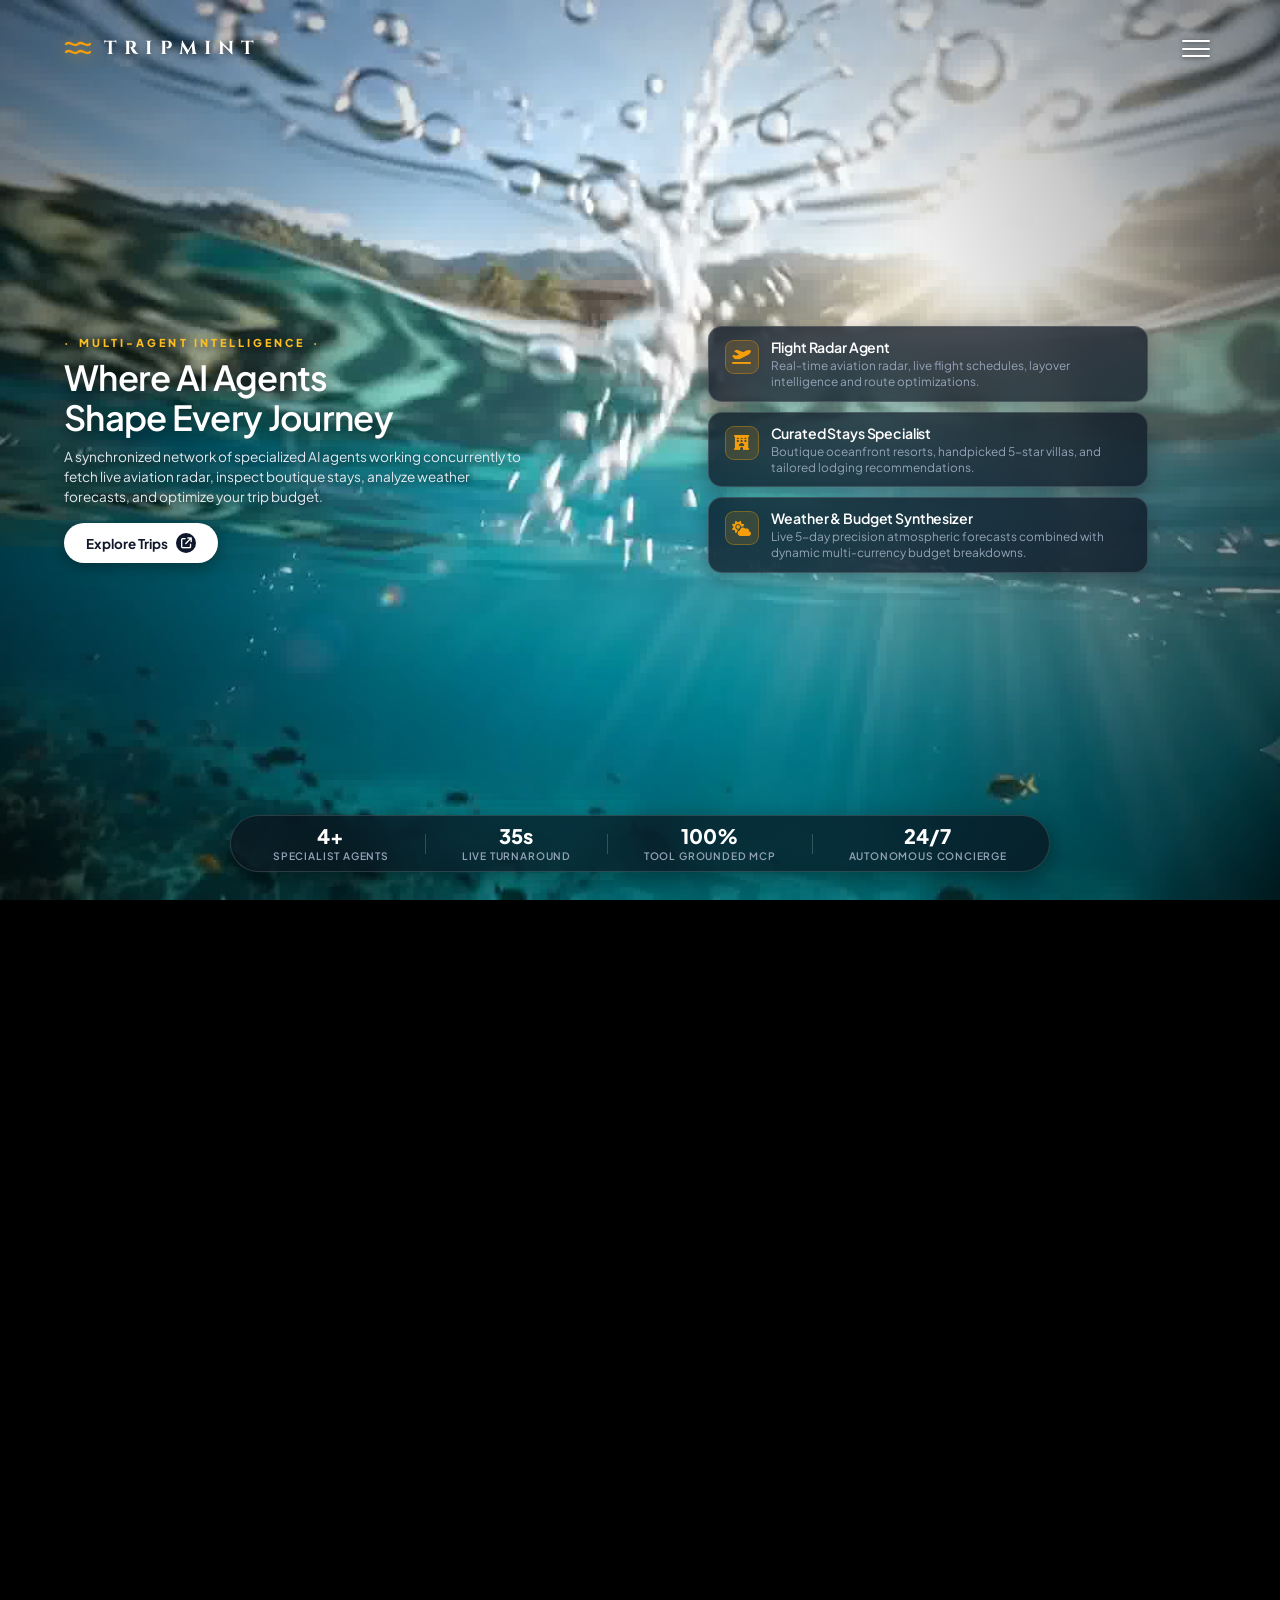
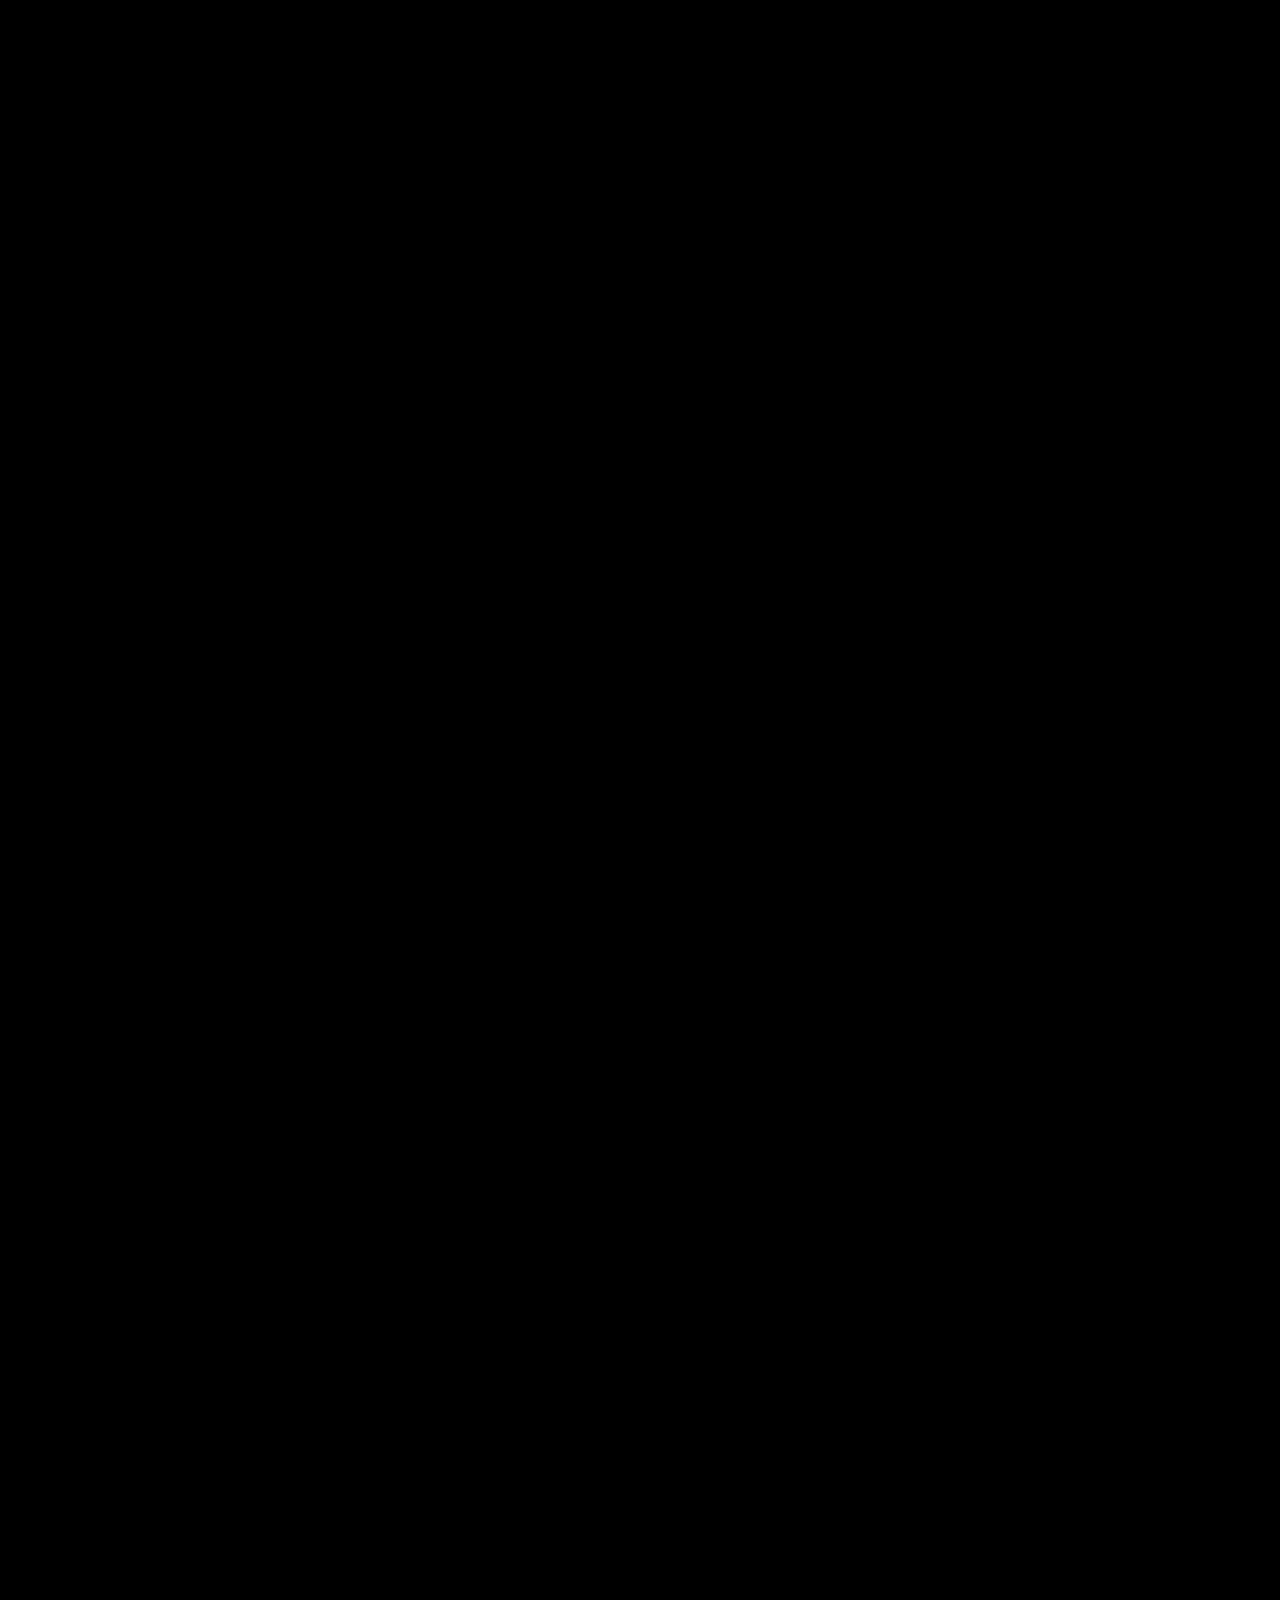
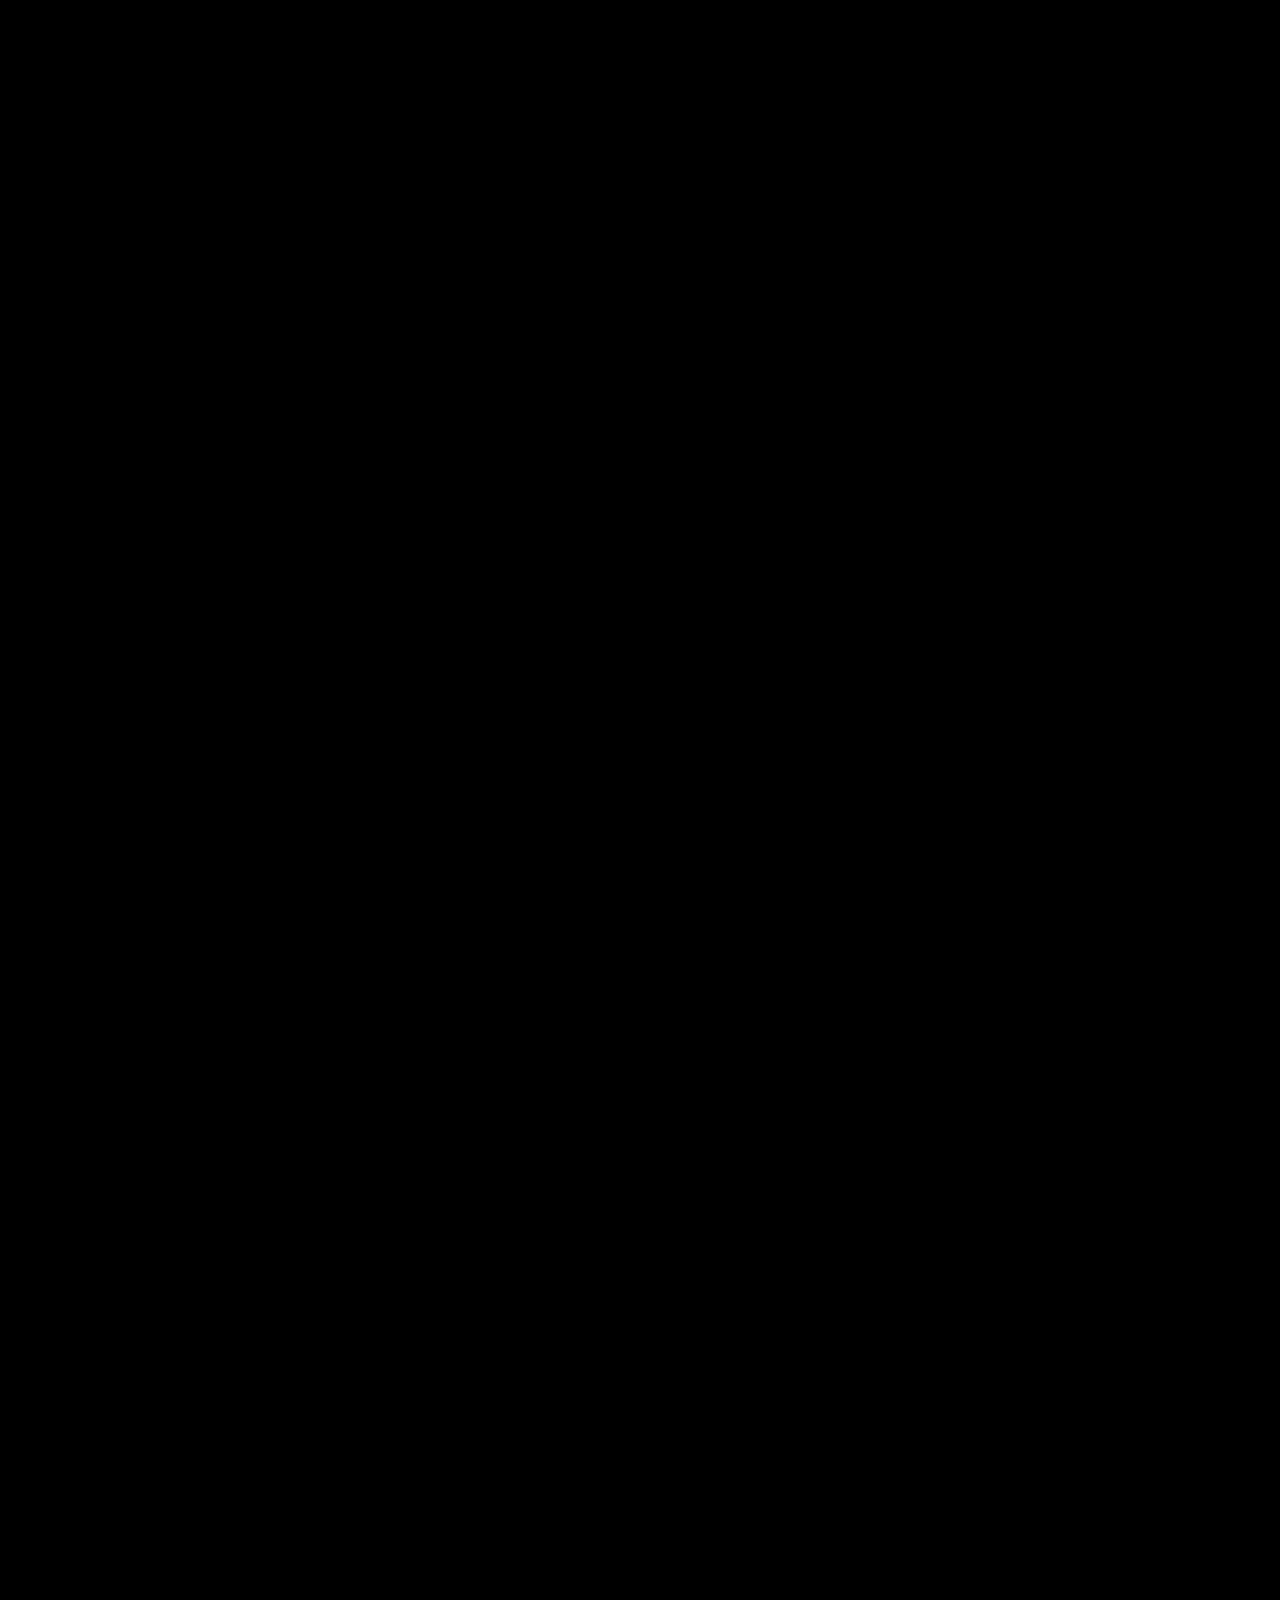
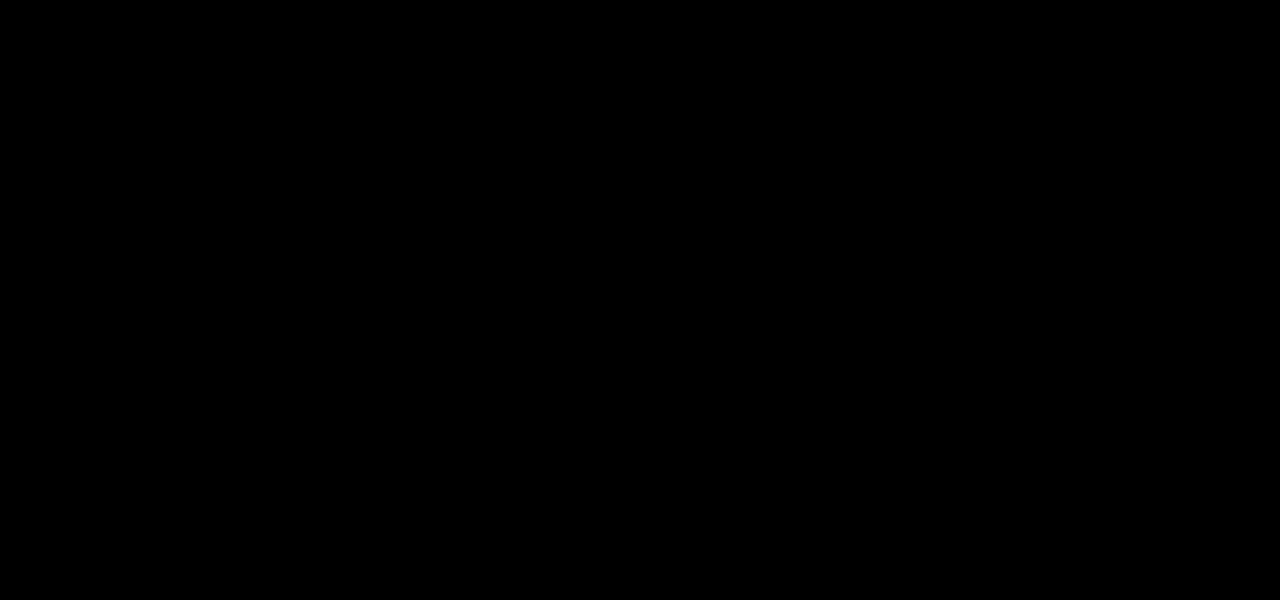
==== commit 06658f8a: "Clean redirect URLs and expand search textarea to 860px with 3-4 line height" ====
--- a/templates/home.html
+++ b/templates/home.html
@@ -1158,7 +1158,7 @@
         <div class="dest-cards-row">
             
             <!-- Card 1: Tokyo & Kyoto -->
-            <a href="/?prompt=Plan+a+7+days+luxury+trip+to+Tokyo+and+Kyoto+Japan+with+flights+and+hotels" class="dest-card-item">
+            <a href="/" class="dest-card-item">
                 <img src="/static/dest_tokyo.jpg" alt="Tokyo, Japan" class="dest-card-bg" loading="lazy">
                 <div class="dest-card-gradient"></div>
                 
@@ -1177,7 +1177,7 @@
             </a>
 
             <!-- Card 2: Santorini Caldera -->
-            <a href="/?prompt=Plan+a+5+days+romantic+holiday+to+Santorini+Greece+with+cliffside+cave+suites" class="dest-card-item">
+            <a href="/" class="dest-card-item">
                 <img src="/static/dest_santorini.jpg" alt="Santorini, Greece" class="dest-card-bg" loading="lazy">
                 <div class="dest-card-gradient"></div>
                 
@@ -1196,7 +1196,7 @@
             </a>
 
             <!-- Card 3: Reykjavik & Aurora -->
-            <a href="/?prompt=Plan+a+6+days+winter+adventure+to+Reykjavik+Iceland+with+northern+lights+tours" class="dest-card-item">
+            <a href="/" class="dest-card-item">
                 <img src="/static/dest_iceland.jpg" alt="Reykjavik, Iceland" class="dest-card-bg" loading="lazy">
                 <div class="dest-card-gradient"></div>
                 
@@ -1215,7 +1215,7 @@
             </a>
 
             <!-- Card 4: El Nido Lagoon -->
-            <a href="/?prompt=Plan+a+6+days+tropical+getaway+to+El+Nido+Palawan+Philippines+with+island+hopping" class="dest-card-item">
+            <a href="/" class="dest-card-item">
                 <img src="/static/dest_elnido.jpg" alt="El Nido, Philippines" class="dest-card-bg" loading="lazy">
                 <div class="dest-card-gradient"></div>
                 
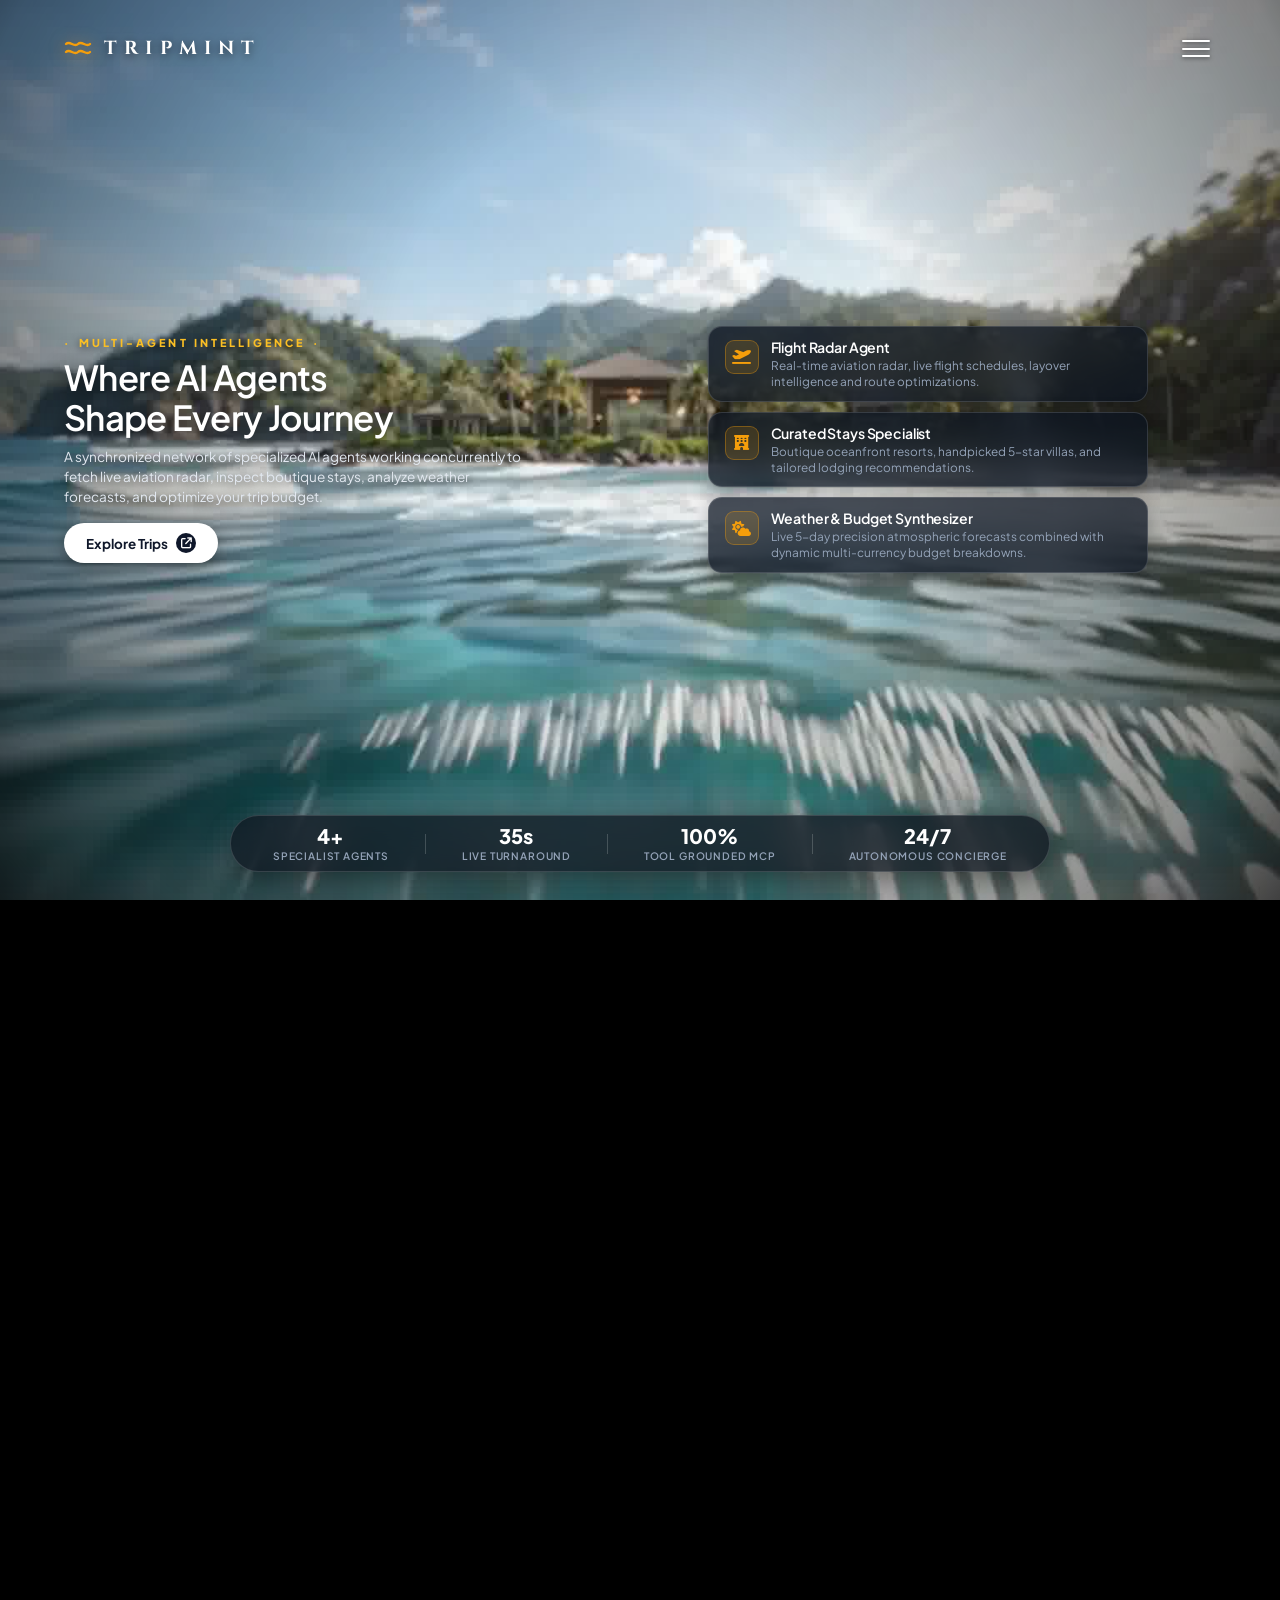
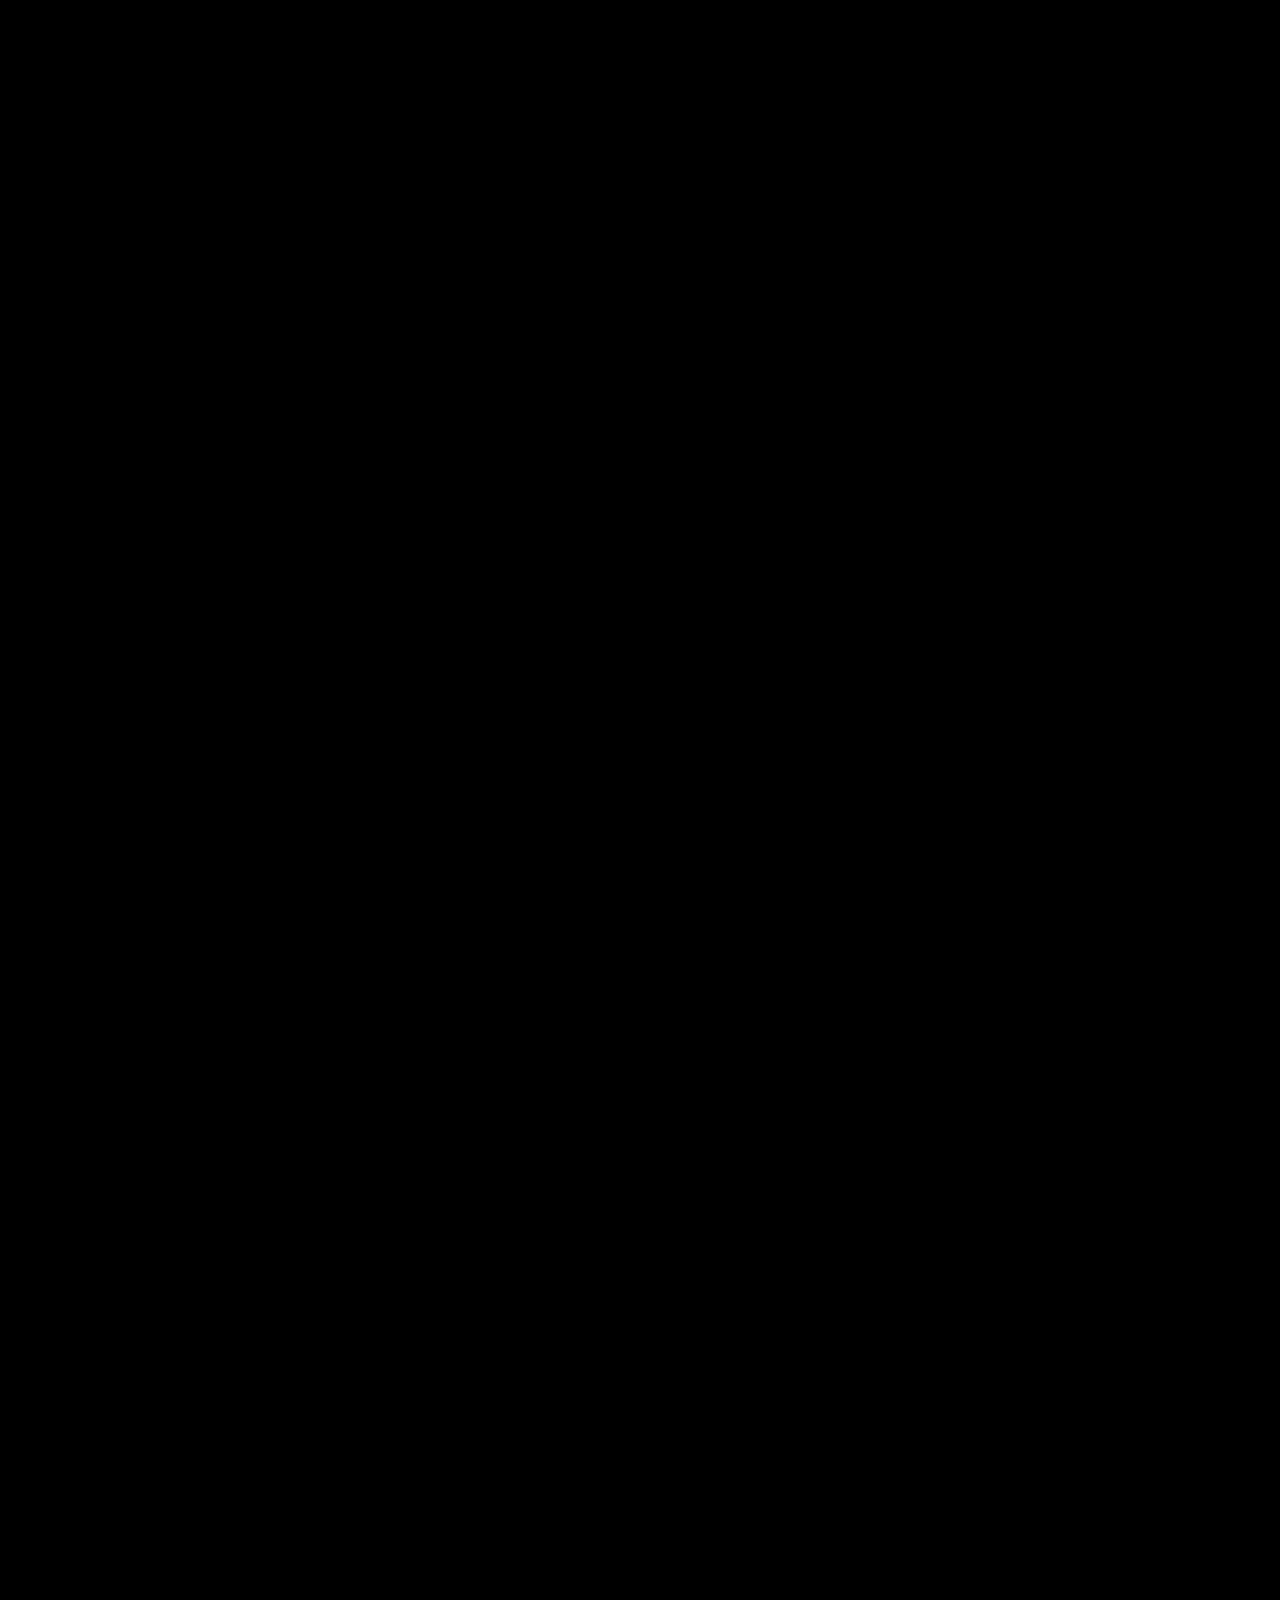
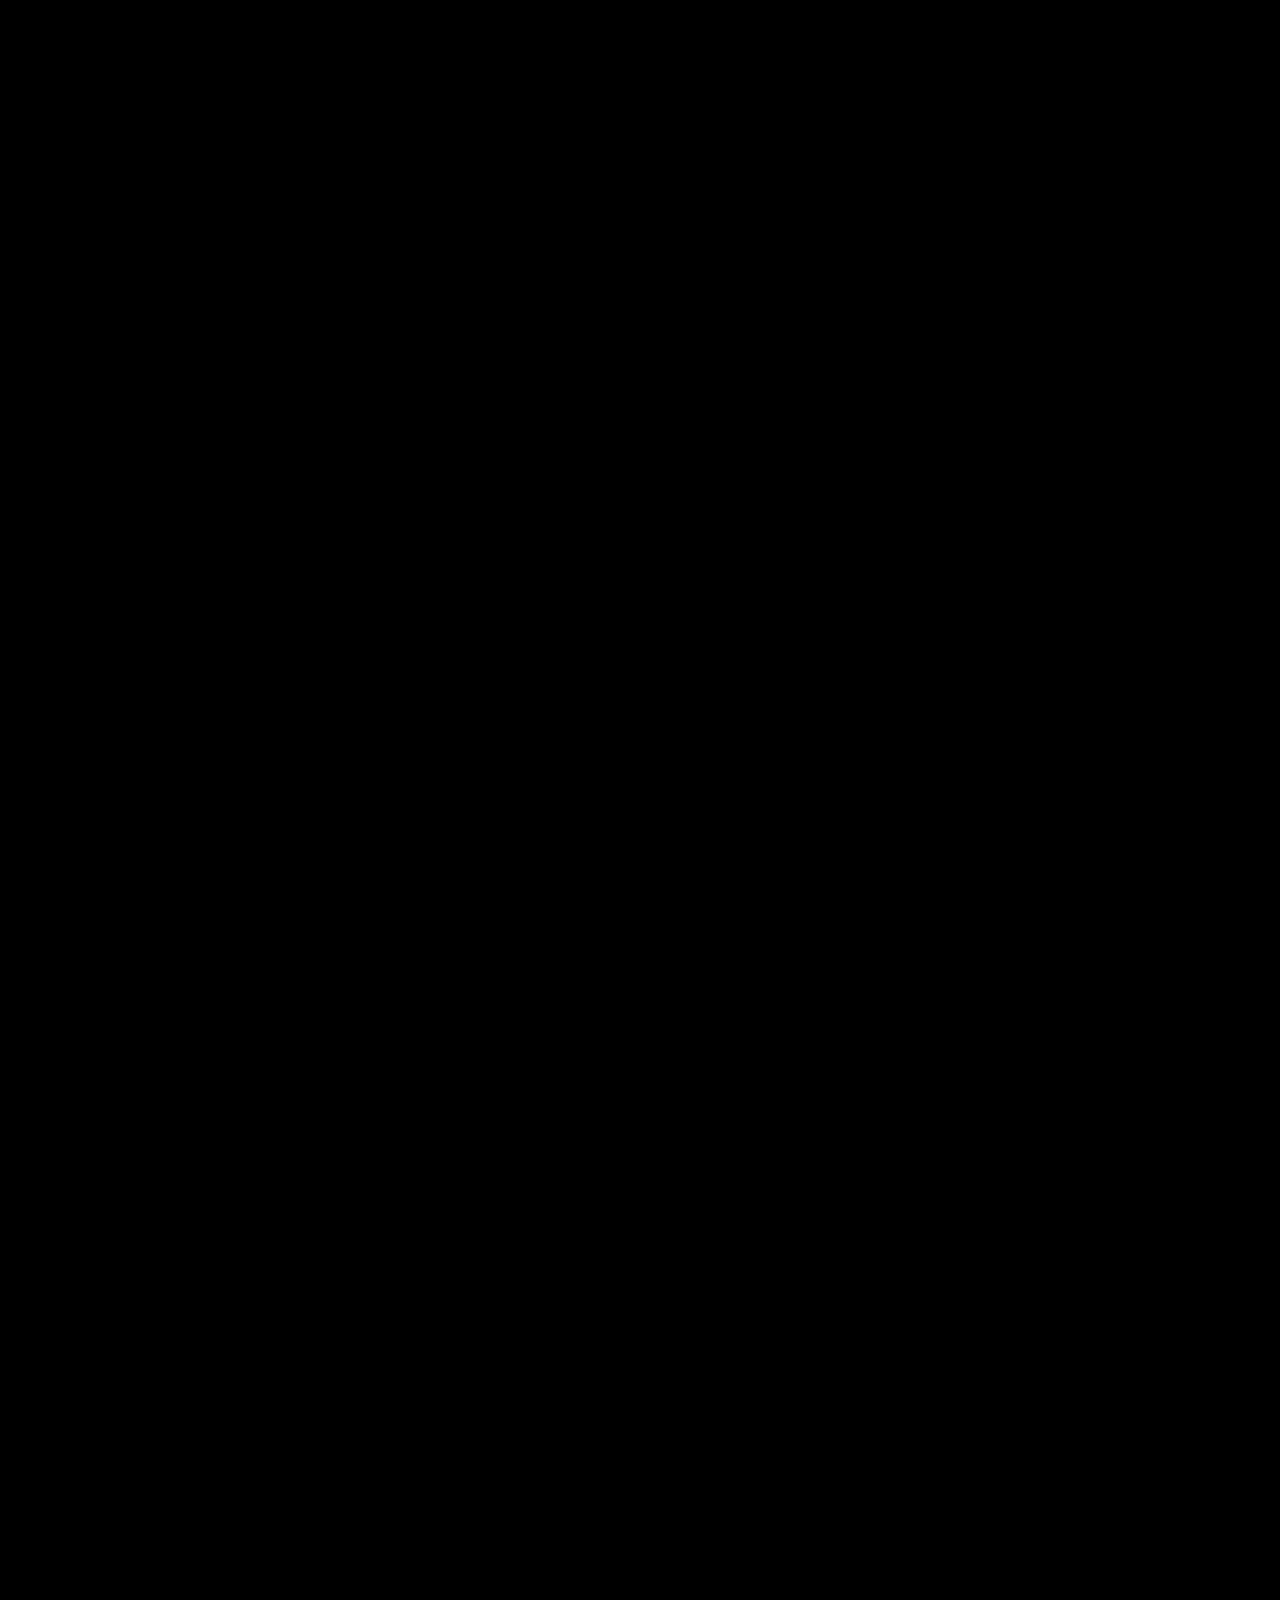
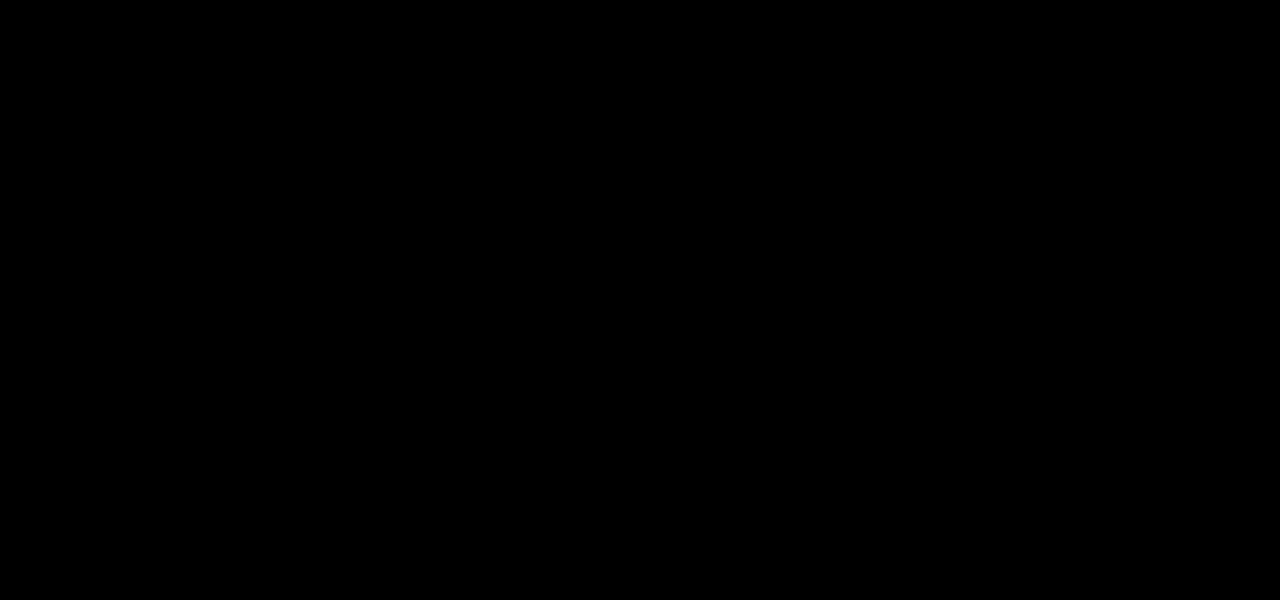
==== commit 2ac0aa32: "Configure root domain to open /home landing page and /planner for concierge" ====
--- a/templates/home.html
+++ b/templates/home.html
@@ -987,7 +987,7 @@
 
     <!-- Shared Top Navigation Bar -->
     <nav class="site-top-bar">
-        <a href="/home" class="brand-wrap">
+        <a href="/" class="brand-wrap">
             <svg class="brand-icon" viewBox="0 0 28 20" fill="none">
                 <path d="M2 5C6 1 10 9 14 5C18 1 22 9 26 5" stroke="#F59E0B" stroke-width="2.4" stroke-linecap="round"/>
                 <path d="M2 13C6 9 10 17 14 13C18 9 22 17 26 13" stroke="#F59E0B" stroke-width="2.4" stroke-linecap="round"/>
@@ -1037,7 +1037,7 @@
             </div>
 
             <div class="hero-right-actions">
-                <a href="/" class="btn-hero-pill explore-btn">
+                <a href="/planner" class="btn-hero-pill explore-btn">
                     <span class="pill-wave">~</span> Explore Trips <i class="fa-solid fa-arrow-right"></i>
                 </a>
             </div>
@@ -1078,7 +1078,7 @@
                 </p>
 
                 <div class="agent-actions-row">
-                    <a href="/" class="btn-primary-white">
+                    <a href="/planner" class="btn-primary-white">
                         Explore Trips <span class="arrow-icon"><i class="fa-solid fa-arrow-up-right-from-square"></i></span>
                     </a>
                 </div>
@@ -1158,7 +1158,7 @@
         <div class="dest-cards-row">
             
             <!-- Card 1: Tokyo & Kyoto -->
-            <a href="/" class="dest-card-item">
+            <a href="/planner" class="dest-card-item">
                 <img src="/static/dest_tokyo.jpg" alt="Tokyo, Japan" class="dest-card-bg" loading="lazy">
                 <div class="dest-card-gradient"></div>
                 
@@ -1177,7 +1177,7 @@
             </a>
 
             <!-- Card 2: Santorini Caldera -->
-            <a href="/" class="dest-card-item">
+            <a href="/planner" class="dest-card-item">
                 <img src="/static/dest_santorini.jpg" alt="Santorini, Greece" class="dest-card-bg" loading="lazy">
                 <div class="dest-card-gradient"></div>
                 
@@ -1196,7 +1196,7 @@
             </a>
 
             <!-- Card 3: Reykjavik & Aurora -->
-            <a href="/" class="dest-card-item">
+            <a href="/planner" class="dest-card-item">
                 <img src="/static/dest_iceland.jpg" alt="Reykjavik, Iceland" class="dest-card-bg" loading="lazy">
                 <div class="dest-card-gradient"></div>
                 
@@ -1215,7 +1215,7 @@
             </a>
 
             <!-- Card 4: El Nido Lagoon -->
-            <a href="/" class="dest-card-item">
+            <a href="/planner" class="dest-card-item">
                 <img src="/static/dest_elnido.jpg" alt="El Nido, Philippines" class="dest-card-bg" loading="lazy">
                 <div class="dest-card-gradient"></div>
                 
@@ -1237,7 +1237,7 @@
 
         <!-- Bottom Pill Button (Exact to Reference 3) -->
         <div class="dest-bottom-actions">
-            <a href="/" class="btn-view-all-dest">
+            <a href="/planner" class="btn-view-all-dest">
                 View All Destinations <i class="fa-solid fa-arrow-right"></i>
             </a>
         </div>
